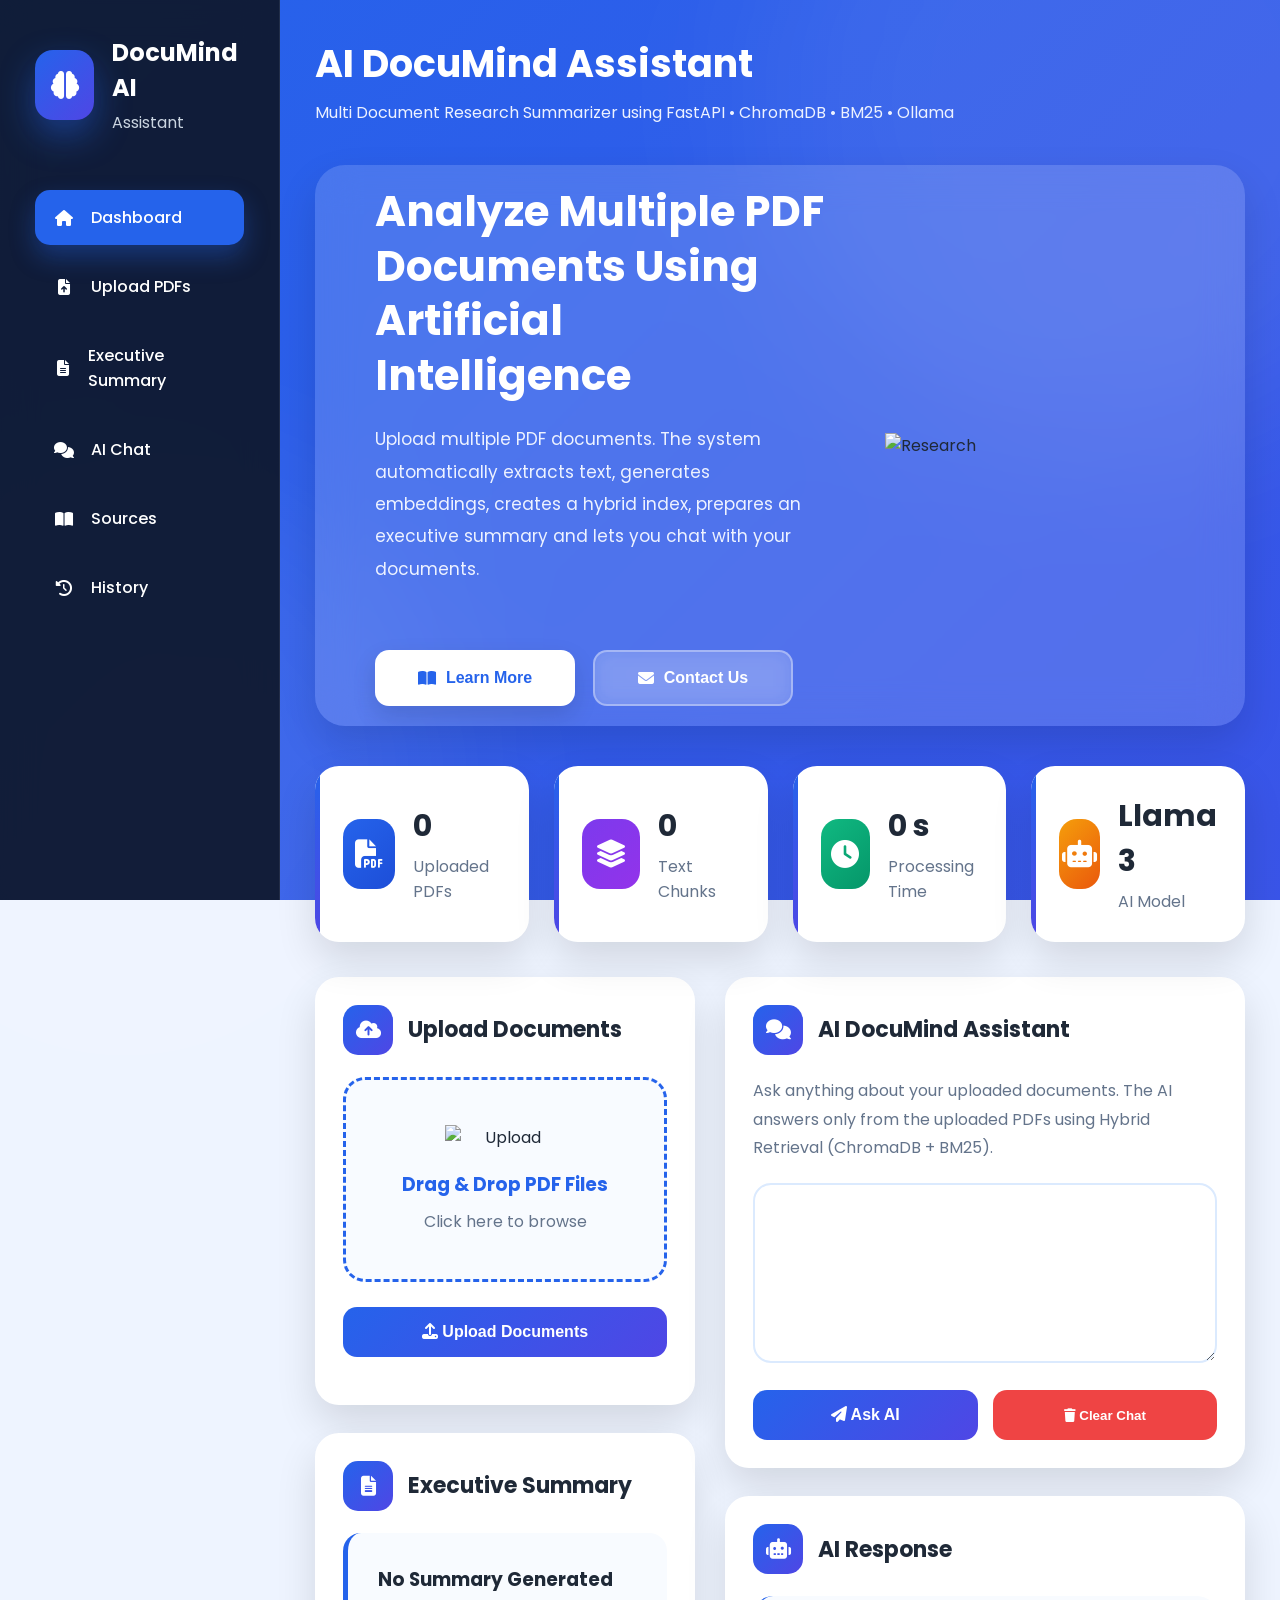
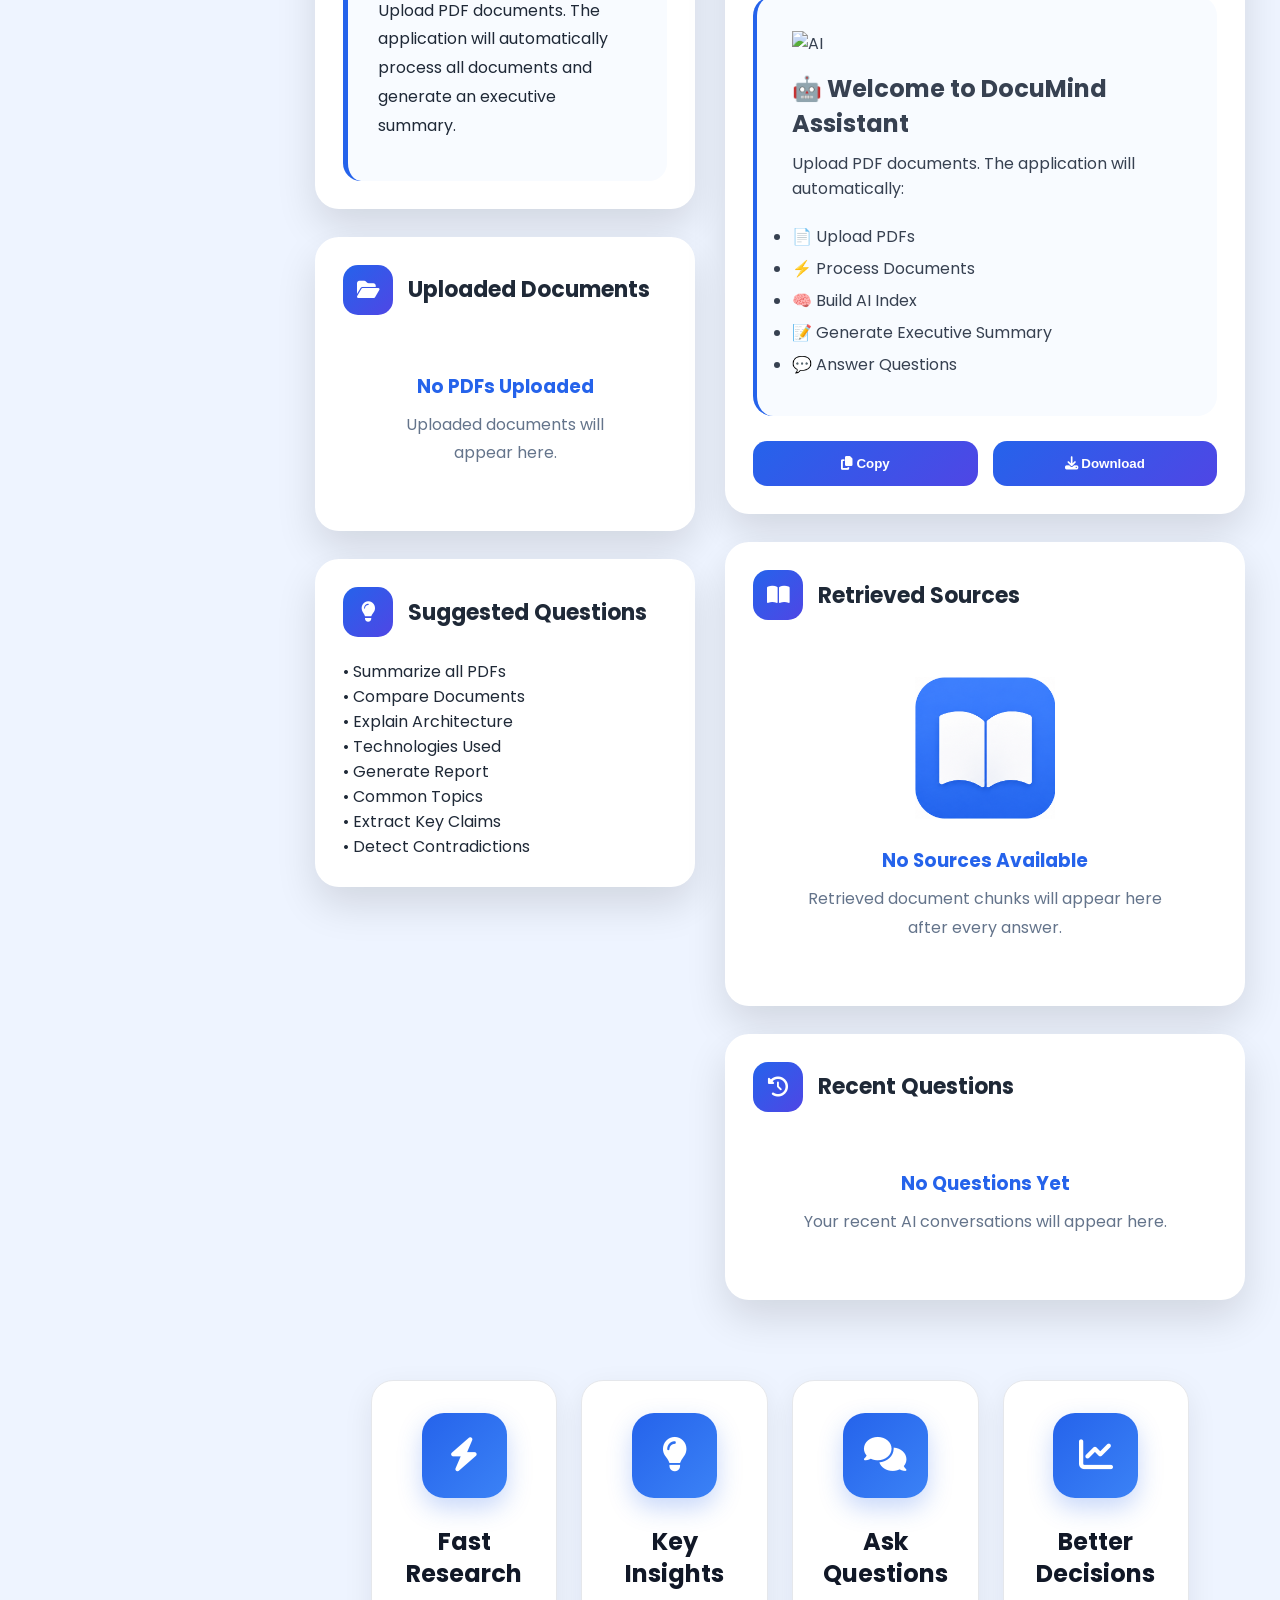
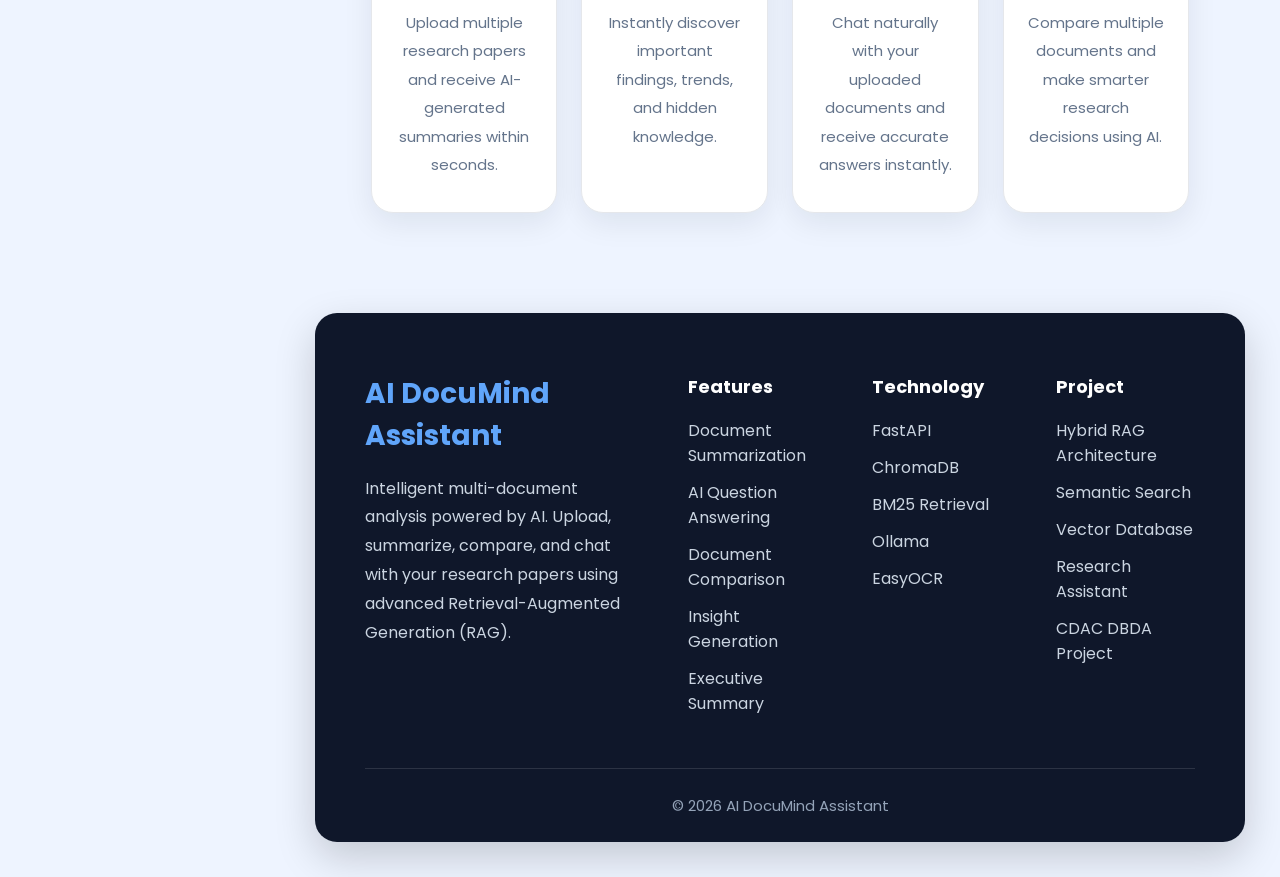
==== frontend/index.html @ cc8635f6 "Update frontend UI and backend configuration" ====
<!DOCTYPE html>
<html lang="en">

<head>

<meta charset="UTF-8">

<meta name="viewport"
content="width=device-width, initial-scale=1.0">

<title>Multi-Document Research Summarizer</title>

<link rel="preconnect" href="https://fonts.googleapis.com">
<link rel="preconnect" href="https://fonts.gstatic.com" crossorigin>
<script src="https://cdn.jsdelivr.net/npm/marked/marked.min.js"></script>
<link href="https://fonts.googleapis.com/css2?family=Poppins:wght@300;400;500;600;700;800&display=swap" rel="stylesheet">

<link rel="stylesheet"
href="https://cdnjs.cloudflare.com/ajax/libs/font-awesome/6.7.2/css/all.min.css">

<link rel="stylesheet"
href="style.css">

</head>

<body>

<div class="background"></div>

<aside class="sidebar">

    <div class="logo">

        <div class="logo-icon">

            <i class="fa-solid fa-brain"></i>

        </div>

        <div>

            <h2>DocuMind AI</h2>

            <p>Assistant</p>

        </div>

    </div>

    <nav>

        <a href="#" class="active">

            <i class="fa-solid fa-house"></i>

            Dashboard

        </a>

        <a href="#upload">

            <i class="fa-solid fa-file-arrow-up"></i>

            Upload PDFs

        </a>

        <a href="#summary">

            <i class="fa-solid fa-file-lines"></i>

            Executive Summary

        </a>

        <a href="#chat">

            <i class="fa-solid fa-comments"></i>

            AI Chat

        </a>

        <a href="#sourcesSection">

            <i class="fa-solid fa-book-open"></i>

            Sources

        </a>

        <a href="#chatHistory">
            <i class="fa-solid fa-clock-rotate-left"></i>
             History
        </a>

    </nav>

</aside>

<div class="main-content">

<header class="topbar">

    <div>

        <h1>

            AI DocuMind Assistant

        </h1>

        <p>

            Multi Document Research Summarizer using
            FastAPI • ChromaDB • BM25 • Ollama

        </p>

    </div>

   

</header>

<section class="hero">

    <div class="hero-left">

        <h2>

            Analyze Multiple PDF Documents
            Using Artificial Intelligence

        </h2>

        <p>

            Upload multiple PDF documents.

            The system automatically extracts text,
            generates embeddings,
            creates a hybrid index,
            prepares an executive summary
            and lets you chat with your documents.

        </p>
        <div class="hero-buttons" style="display:flex;gap:18px;align-items:center;justify-content:flex-start;margin-top:35px;">
            <button
            onclick="location.href='learn.html'"
            style="width:200px;height:56px;
            border:none;
               border-radius:14px;
               background:#ffffff;
               color:#2563eb;
               font-size:16px;
               font-weight:600;
               cursor:pointer;
               display:flex;
               align-items:center;
               justify-content:center;
               gap:10px;
               box-shadow:0 10px 25px rgba(0,0,0,.12);
               transition:all .3s ease;">
               <i class="fa-solid fa-book-open"></i>
               Learn More
            </button>
            <button
            onclick="location.href='contact.html'"
            style="width:200px;height:56px;
               border:2px solid rgba(255,255,255,.35);
               border-radius:14px;
               background:rgba(255,255,255,.15);
               backdrop-filter:blur(10px);
               color:#ffffff;
               font-size:16px;
               font-weight:600;
               cursor:pointer;
               display:flex;
               align-items:center;
               justify-content:center;
               gap:10px;
               transition:all .3s ease;">
               <i class="fa-solid fa-envelope"></i>
               Contact Us
            </button>
        </div>

    </div>

    <div class="hero-right">

        <img
            src="assets/4.png"
            alt="Research">

    </div>

</section>

<section class="stats" id="analytics">

    <div class="stat-card">

        <div class="stat-icon blue">

            <i class="fa-solid fa-file-pdf"></i>

        </div>

        <div>

            <h3 id="pdfCount">0</h3>

            <p>Uploaded PDFs</p>

        </div>

    </div>

    <div class="stat-card">

        <div class="stat-icon purple">

            <i class="fa-solid fa-layer-group"></i>

        </div>

        <div>

            <h3 id="chunkCount">0</h3>

            <p>Text Chunks</p>

        </div>

    </div>

    <div class="stat-card">

        <div class="stat-icon green">

            <i class="fa-solid fa-clock"></i>

        </div>

        <div>

            <h3 id="processingTime">0 s</h3>

            <p>Processing Time</p>

        </div>

    </div>

    <div class="stat-card">

        <div class="stat-icon orange">

            <i class="fa-solid fa-robot"></i>

        </div>

        <div>

            <h3>Llama 3</h3>

            <p>AI Model</p>

        </div>

    </div>

</section>
<section class="dashboard-grid">

<div class="left-column">

    <div class="card" id="upload">

        <div class="card-header">

            <i class="fa-solid fa-cloud-arrow-up"></i>

            <h2>Upload Documents</h2>

        </div>

        <label class="upload-area" for="pdfFiles">

            <img
                src="assets/upload.png"
                alt="Upload">

            <h3>

                Drag & Drop PDF Files

            </h3>

            <p>

                Click here to browse

            </p>

        </label>

        <input
            type="file"
            id="pdfFiles"
            multiple
            accept=".pdf"
            hidden>

        <button
            id="uploadBtn"
            class="primary-btn">

            <i class="fa-solid fa-upload"></i>

            Upload Documents

        </button>

        <div id="uploadStatus"></div>
        <div id="processStatus"></div>

    </div>
    

    <div class="card" id="summary">

        <div class="card-header">

            <i class="fa-solid fa-file-lines"></i>

            <h2>Executive Summary</h2>

        </div>

        <div id="summaryBox">

            <div class="welcome-box">

                <h3>

                    No Summary Generated

                </h3>

                <p>

                    Upload PDF documents.

                    The application will automatically

                    process all documents and generate

                    an executive summary.

                </p>

            </div>

        </div>

    </div>

    

    <div class="card">

        <div class="card-header">

            <i class="fa-solid fa-folder-open"></i>

            <h2>Uploaded Documents</h2>

        </div>

        <div id="uploadedFiles">

            <div class="empty-state">

                <h3>

                    No PDFs Uploaded

                </h3>

                <p>

                    Uploaded documents will appear here.

                </p>

            </div>

        </div>

    </div>

    <div class="card">

        <div class="card-header">

            <i class="fa-solid fa-lightbulb"></i>

            <h2>Suggested Questions</h2>

        </div>

        <div class="feature-tags">

            <span>&#8226; Summarize all PDFs<br></span>

            <span>&#8226; Compare Documents<br></span>

            <span>&#8226; Explain Architecture<br></span>

            <span>&#8226; Technologies Used<br></span>

            <span>&#8226; Generate Report<br></span>

            <span>&#8226; Common Topics<br></span>
            
            <span>&#8226; Extract Key Claims<br></span>
            <span>&#8226; Detect Contradictions<br></span>

        </div>

    </div>

</div>

<div class="right-column">

    <div class="card" id="chat">

        <div class="card-header">

            <i class="fa-solid fa-comments"></i>

            <h2>AI DocuMind Assistant</h2>

        </div>

        <p class="description">

            Ask anything about your uploaded documents.
            The AI answers only from the uploaded PDFs using
            Hybrid Retrieval (ChromaDB + BM25).

        </p>

        <textarea

            id="question"

            placeholder="Examples:

• Summarize all uploaded PDFs

• Compare the uploaded documents

• Explain the architecture

• What technologies are used?

• Generate an executive summary">

        </textarea>

        <div class="button-row">

            <button

                id="askBtn"

                class="primary-btn">

                <i class="fa-solid fa-paper-plane"></i>

                Ask AI

            </button>

            <button

                id="clearBtn"

                class="danger-btn">

                <i class="fa-solid fa-trash"></i>

                Clear Chat

            </button>

        </div>

    </div>

    <div class="card">

        <div class="card-header">

            <i class="fa-solid fa-robot"></i>

            <h2>AI Response</h2>

        </div>

        <div id="answer">

            <div class="welcome-box">

                <img
                    src="assets/chat.png"
                    alt="AI">

                <h2>

                    🤖 Welcome to DocuMind Assistant

                </h2>

                <p>

                    Upload PDF documents.

                    The application will automatically:

                </p>

                <ul style="text-align:left;line-height:2">

                    <li>📄 Upload PDFs</li>

                    <li>⚡ Process Documents</li>

                    <li>🧠 Build AI Index</li>

                    <li>📝 Generate Executive Summary</li>

                    <li>💬 Answer Questions</li>

                </ul>

            </div>

        </div>

        <div class="answer-actions">

            <button id="copyBtn">

                <i class="fa-solid fa-copy"></i>

                Copy

            </button>

            <button id="downloadBtn">

                <i class="fa-solid fa-download"></i>

                Download

            </button>

        </div>

    </div>

    <div class="card" id="sourcesSection">

        <div class="card-header">

            <i class="fa-solid fa-book-open"></i>

            <h2>Retrieved Sources</h2>

        </div>

        <div id="sources">

            <div class="empty-state">

                <img

                    src="assets/1.png"

                    alt="Sources">

                <h3>

                    No Sources Available

                </h3>

                <p>

                    Retrieved document chunks

                    will appear here after every answer.

                </p>

            </div>

        </div>

    </div>

    <div class="card">

        <div class="card-header">

            <i class="fa-solid fa-clock-rotate-left"></i>

            <h2>Recent Questions</h2>

        </div>

        <div id="chatHistory">

            <div class="empty-state">

                <h3>

                    No Questions Yet

                </h3>

                <p>

                    Your recent AI conversations

                    will appear here.

                </p>

            </div>

        </div>

    </div>

</div>

</section>
<!-- ===================================== -->
<!-- WHY CHOOSE RESEARCH AI -->
<!-- ===================================== -->

<section class="feature-wrapper">

 

    <div class="feature-section">

        <!-- Card 1 -->

        <div class="feature-box">

            <span class="border-animation"></span>

            <div class="feature-icon">

                <i class="fa-solid fa-bolt"></i>

            </div>

            <h3>Fast Research</h3>

            <p>

                Upload multiple research papers and receive
                AI-generated summaries within seconds.

            </p>

        </div>

        <!-- Card 2 -->

        <div class="feature-box">

            <span class="border-animation"></span>

            <div class="feature-icon">

                <i class="fa-solid fa-lightbulb"></i>

            </div>

            <h3>Key Insights</h3>

            <p>

                Instantly discover important findings,
                trends, and hidden knowledge.

            </p>

        </div>

        <!-- Card 3 -->

        <div class="feature-box">

            <span class="border-animation"></span>

            <div class="feature-icon">

                <i class="fa-solid fa-comments"></i>

            </div>

            <h3>Ask Questions</h3>

            <p>

                Chat naturally with your uploaded documents
                and receive accurate answers instantly.

            </p>

        </div>

        <!-- Card 4 -->

        <div class="feature-box">

            <span class="border-animation"></span>

            <div class="feature-icon">

                <i class="fa-solid fa-chart-line"></i>

            </div>

            <h3>Better Decisions</h3>

            <p>

                Compare multiple documents and make
                smarter research decisions using AI.

            </p>

        </div>

    </div>

</section>


<!-- =========================
     FOOTER
========================= -->

<footer class="footer">

    <div class="footer-container">

        <!-- Brand -->
        <div class="footer-column">

            <h2 class="footer-logo">
                AI DocuMind Assistant
            </h2>

            <p class="footer-description">
                Intelligent multi-document analysis powered by AI. Upload,
                summarize, compare, and chat with your research papers using
                advanced Retrieval-Augmented Generation (RAG).
            </p>

        </div>

        <!-- Features -->
        <div class="footer-column">

            <h3>Features</h3>

            <ul>

                <li>Document Summarization</li>

                <li>AI Question Answering</li>

                <li>Document Comparison</li>

                <li>Insight Generation</li>

                <li>Executive Summary</li>

            </ul>

        </div>

        <!-- Technology -->
        <div class="footer-column">

            <h3>Technology</h3>

            <ul>

                <li>FastAPI</li>

                <li>ChromaDB</li>

                <li>BM25 Retrieval</li>

                <li>Ollama </li>

                <li>EasyOCR</li>

            </ul>

        </div>

        <!-- Project -->
        <div class="footer-column">

            <h3>Project</h3>

            <ul>

                <li>Hybrid RAG Architecture</li>

                <li>Semantic Search</li>

                <li>Vector Database</li>

                <li>Research Assistant</li>

                <li>CDAC DBDA Project</li>

            </ul>

        </div>

    </div>

    <div class="footer-bottom">

        <p>
            © 2026 AI DocuMind Assistant 
        </p>

    </div>

</footer>
</div>

<!-- ==========================================================
     PREMIUM AI LOADING MODAL
=========================================================== -->

<div id="loadingModal" class="loading-modal">

    <div class="loading-card">

        <!-- Decorative Glow -->
        <div class="card-glow"></div>

        <!-- Animated Data Flow -->
        <div class="data-flow">

            <span class="flow left l1"></span>
            <span class="flow left l2"></span>
            <span class="flow left l3"></span>

            <div class="ai-core">

                <div class="orbit orbit1"></div>
                <div class="orbit orbit2"></div>
                <div class="orbit orbit3"></div>

                <div class="core"></div>

            </div>

            <span class="flow right r1"></span>
            <span class="flow right r2"></span>
            <span class="flow right r3"></span>

        </div>

        <!-- Title -->

        <h2 class="loading-title">

            AI is Processing

        </h2>

        <!-- Dynamic Text (Updated by your JS) -->

        <p class="loading-message">

            Uploading • Processing • Generating Summary

        </p>

        <!-- Progress -->

        

        <!-- AI Processing Steps -->

        <div class="processing-list">

            <div class="step">

                <span class="step-icon">📄</span>

                <span>Uploading Documents</span>

            </div>

            <div class="step">

                <span class="step-icon">🧠</span>

                <span>Generating Embeddings</span>

            </div>

            <div class="step">

                <span class="step-icon">🔍</span>

                <span>Building Vector Index</span>

            </div>

            <div class="step">

                <span class="step-icon">🤖</span>

                <span>Running AI Analysis</span>

            </div>

        </div>

        <!-- Footer -->

        <div class="loading-footer">

            Please wait while the AI analyzes your documents...

        </div>

    </div>

</div>

<!-- Toast -->

<div id="toast"></div>

<!-- Scroll Button -->

<button id="scrollTop">

    <i class="fa-solid fa-arrow-up"></i>

</button>

<div id="toast"></div>

<button id="scrollTop">

    <i class="fa-solid fa-arrow-up"></i>

</button>

<script src="script.js" defer></script>

</body>

</html>
---- frontend/style.css ----
/* ==========================================================
   GOOGLE FONT + RESET
========================================================== */

*{
    margin:0;
    padding:0;
    box-sizing:border-box;
}

html{
    scroll-behavior:smooth;
}

:root{

    --primary:#2563eb;
    --secondary:#4f46e5;
    --success:#10b981;
    --danger:#ef4444;
    --warning:#f59e0b;

    --text:#1f2937;
    --text-light:#64748b;

    --white:#ffffff;

    --bg:#eef4ff;

    --glass:rgba(255,255,255,.15);

    --shadow:0 18px 40px rgba(0,0,0,.12);

    --radius:22px;

}

body{

    font-family:"Poppins",sans-serif;

    background:var(--bg);

    color:var(--text);

    overflow-x:hidden;

}

/* ==========================================================
   BACKGROUND
========================================================== */

.background{

    position:fixed;

    inset:0;

    z-index:-2;

    background:linear-gradient(
        135deg,
        #2563eb,
        #4f46e5,
        #06b6d4
    );

    background-size:400% 400%;

    animation:bgMove 16s ease infinite;

}

@keyframes bgMove{

0%{

background-position:0% 50%;

}

50%{

background-position:100% 50%;

}

100%{

background-position:0% 50%;

}

}

.background::before{

content:"";

position:absolute;

width:700px;

height:700px;

top:-250px;

right:-180px;

border-radius:50%;

background:rgba(255,255,255,.08);

filter:blur(90px);

}

.background::after{

content:"";

position:absolute;

width:650px;

height:650px;

bottom:-220px;

left:-200px;

border-radius:50%;

background:rgba(255,255,255,.08);

filter:blur(90px);

}

/* ==========================================================
   SIDEBAR
========================================================== */

.sidebar{

    position:fixed;

    top:0;

    left:0;

    width:280px;

    height:100vh;

    padding:35px;

    background:rgba(15,23,42,.92);

    backdrop-filter:blur(18px);

    color:white;

    border-right:1px solid rgba(255,255,255,.08);

}

.logo{

    display:flex;

    align-items:center;

    gap:18px;

    margin-bottom:55px;

}

.logo-icon{

    width:70px;

    height:70px;

    border-radius:18px;

    display:flex;

    justify-content:center;

    align-items:center;

    font-size:28px;

    color:white;

    background:linear-gradient(
        135deg,
        var(--primary),
        var(--secondary)
    );

    box-shadow:0 15px 35px rgba(37,99,235,.45);

}

.logo h2{

    font-size:24px;

    font-weight:700;

}

.logo p{

    color:#cbd5e1;

    margin-top:5px;

}

.sidebar nav{

    display:flex;

    flex-direction:column;

    gap:14px;

}

.sidebar nav a{

    text-decoration:none;

    color:white;

    display:flex;

    align-items:center;

    gap:16px;

    padding:15px 18px;

    border-radius:15px;

    transition:.35s;

    font-weight:500;

}

.sidebar nav a i{

    width:22px;

    text-align:center;

}

.sidebar nav a:hover{

    background:var(--primary);

    transform:translateX(6px);

}

.sidebar nav a.active{

    background:var(--primary);

    box-shadow:0 12px 25px rgba(37,99,235,.35);

}

/* ==========================================================
   MAIN CONTENT
========================================================== */

.main-content{

    margin-left:280px;

    padding:35px;

}

/* ==========================================================
   TOPBAR
========================================================== */

.topbar{

    display:flex;

    justify-content:space-between;

    align-items:center;

    margin-bottom:40px;

}

.topbar h1{

    font-size:38px;

    font-weight:700;

    color:white;

}

.topbar p{

    margin-top:8px;

    color:#edf2ff;

}

.server-status{

    display:flex;

    align-items:center;

    gap:12px;

    padding:12px 22px;

    background:white;

    border-radius:50px;

    font-weight:600;

    box-shadow:var(--shadow);

}

.dot{

    width:10px;

    height:10px;

    background:var(--success);

    border-radius:50%;

    animation:pulse 1.5s infinite;

}

@keyframes pulse{

0%{

transform:scale(1);

opacity:1;

}

50%{

transform:scale(1.5);

opacity:.4;

}

100%{

transform:scale(1);

opacity:1;

}

}

/* ==========================================================
   HERO
========================================================== */

/* ==========================================================
   HERO
========================================================== */

.hero{

    display:grid;
    grid-template-columns:1.2fr .8fr;
    align-items:center;
    gap:60px;

    padding:20px 60px;
    margin-bottom:40px;

    border-radius:30px;

    background:var(--glass);
    backdrop-filter:blur(20px);
    -webkit-backdrop-filter:blur(20px);

    box-shadow:var(--shadow);

    overflow:hidden;

}

/* ================= LEFT ================= */

.hero-left{

    display:flex;
    flex-direction:column;
    justify-content:center;

}

.hero-left h2{

    color:#fff;

    font-size:42px;

    line-height:1.3;

    margin-bottom:20px;

    font-weight:700;

}

.hero-left p{

    color:#edf2ff;

    line-height:1.9;

    margin-bottom:30px;

    font-size:17px;

}

/* ================= RIGHT ================= */

.hero-right{

    display:flex;

    justify-content:flex-end;

    align-items:center;

    width:100%;

    position:relative;

}

.hero-right img{

    width:100%;

    max-width:380px;

    height:auto;

    display:block;

    object-fit:contain;

    animation:float 4s ease-in-out infinite;

}

/* ================= FLOAT ANIMATION ================= */

@keyframes float{

    0%{

        transform:translateY(0);

    }

    50%{

        transform:translateY(-15px);

    }

    100%{

        transform:translateY(0);

    }

}

/* ================= TABLET ================= */

@media(max-width:992px){

    .hero{

        grid-template-columns:1fr;

        text-align:center;

        gap:40px;

        padding:40px;

    }

    .hero-left{

        align-items:center;

    }

    .hero-right{

        justify-content:center;

    }

    .hero-right img{

        max-width:420px;

    }

}

/* ================= MOBILE ================= */

@media(max-width:576px){

    .hero{

        padding:25px;

    }

    .hero-left h2{

        font-size:32px;

    }

    .hero-left p{

        font-size:16px;

    }

    .hero-right img{

        max-width:300px;

    }

}
/* ==========================================================
   STATISTICS
========================================================== */

.stats{

    display:grid;

    grid-template-columns:repeat(4,1fr);

    gap:25px;

    margin-bottom:35px;

}

.stat-card{

    background:white;

    border-radius:24px;

    padding:28px;

    display:flex;

    align-items:center;

    gap:18px;

    box-shadow:var(--shadow);

    transition:.35s;

    position:relative;

    overflow:hidden;

}

.stat-card::before{

    content:"";

    position:absolute;

    left:0;

    top:0;

    width:5px;

    height:100%;

    background:linear-gradient(
        var(--primary),
        var(--secondary)
    );

}

.stat-card:hover{

    transform:translateY(-8px);

}

.stat-icon{

    width:70px;

    height:70px;

    border-radius:18px;

    display:flex;

    justify-content:center;

    align-items:center;

    color:white;

    font-size:28px;

}

.blue{

    background:linear-gradient(135deg,#2563eb,#1d4ed8);

}

.purple{

    background:linear-gradient(135deg,#7c3aed,#9333ea);

}

.green{

    background:linear-gradient(135deg,#10b981,#059669);

}

.orange{

    background:linear-gradient(135deg,#f59e0b,#ea580c);

}

.stat-card h3{

    font-size:30px;

    margin-bottom:5px;

}

.stat-card p{

    color:var(--text-light);

}

/* ==========================================================
   DASHBOARD GRID
========================================================== */

.dashboard-grid{

    display:grid;

    grid-template-columns:380px 1fr;

    gap:30px;

    margin-bottom:50px;

}

.left-column,

.right-column{

    display:flex;

    flex-direction:column;

    gap:28px;

}

/* ==========================================================
   CARD
========================================================== */

.card{

    background:white;

    border-radius:24px;

    padding:28px;

    box-shadow:var(--shadow);

    transition:.35s;

}

.card:hover{

    transform:translateY(-2px);

}

.card-header{

    display:flex;

    align-items:center;

    gap:15px;

    margin-bottom:22px;

}

.card-header i{

    width:50px;

    height:50px;

    display:flex;

    justify-content:center;

    align-items:center;

    border-radius:15px;

    background:linear-gradient(
        135deg,
        var(--primary),
        var(--secondary)
    );

    color:white;

    font-size:20px;

}

.card-header h2{

    font-size:22px;

}

.description{

    color:var(--text-light);

    line-height:1.8;

    margin-bottom:20px;

}

/* ==========================================================
   UPLOAD AREA
========================================================== */

.upload-area{

    display:flex;

    flex-direction:column;

    justify-content:center;

    align-items:center;

    text-align:center;

    border:3px dashed var(--primary);

    border-radius:22px;

    padding:45px;

    cursor:pointer;

    transition:.35s;

    background:#f8fbff;

    margin-bottom:25px;

}

.upload-area:hover{

    background:#eef4ff;

    transform:scale(1.02);

}

.upload-area img{

    width:120px;

    margin-bottom:20px;

}

.upload-area h3{

    color:var(--primary);

    margin-bottom:10px;

}

.upload-area p{

    color:var(--text-light);

}

/* ==========================================================
   BUTTONS
========================================================== */

.primary-btn{

    width:100%;

    padding:16px;

    border:none;

    border-radius:14px;

    background:linear-gradient(
        135deg,
        var(--primary),
        var(--secondary)
    );

    color:white;

    font-size:16px;

    font-weight:600;

    cursor:pointer;

    transition:.35s;

}

.primary-btn:hover{

    transform:translateY(-3px);

    box-shadow:0 15px 30px rgba(37,99,235,.35);

}

.secondary-btn{

    padding:16px 28px;

    border:none;

    border-radius:14px;

    background:white;

    color:var(--primary);

    font-weight:600;

    cursor:pointer;

    transition:.35s;

}

.secondary-btn:hover{

    background:#eef4ff;

}

.danger-btn{

    background:var(--danger);

    color:white;

    border:none;

    border-radius:14px;

    padding:16px;

    cursor:pointer;

    font-weight:600;

    transition:.35s;

}

.danger-btn:hover{

    background:#dc2626;

}

/* ==========================================================
   STATUS
========================================================== */

#uploadStatus,

#processStatus{

    margin-top:20px;

    line-height:1.8;

    font-weight:600;

    color:var(--text);

}

/* ==========================================================
   PROGRESS BAR
========================================================== */

.progress-wrapper{

    margin-top:20px;

}

.progress-bar{

    width:100%;

    height:12px;

    background:#e5e7eb;

    border-radius:50px;

    overflow:hidden;

}

#progressFill{

    width:0%;

    height:100%;

    border-radius:50px;

    background:linear-gradient(
        90deg,
        #2563eb,
        #06b6d4
    );

    transition:width .4s ease;

}

/* ==========================================================
   SUMMARY BOX
========================================================== */

#summaryBox{

    min-height:220px;

    padding:20px;

    border-radius:18px;

    background:#f8fbff;

    border-left:5px solid var(--primary);

    line-height:1.8;

    overflow:auto;

}
/* ==========================================================
   AI CHAT
========================================================== */

textarea{

    width:100%;

    min-height:180px;

    padding:20px;

    border:2px solid #dbeafe;

    border-radius:18px;

    resize:vertical;

    outline:none;

    font-size:16px;

    font-family:"Poppins",sans-serif;

    background:#ffffff;

    transition:.35s;

    line-height:1.7;

}

textarea:focus{

    border-color:var(--primary);

    box-shadow:0 0 0 4px rgba(37,99,235,.12);

}

.button-row{

    display:flex;

    gap:15px;

    margin-top:20px;

}

.button-row button{

    flex:1;

}

/* ==========================================================
   AI RESPONSE
========================================================== */

#answer{

    background:#f8fbff;
    border-radius:20px;
    padding:25px;
    border-left:4px solid var(--primary);

     min-height:180px;
    max-height:700px;

    display:block;

    overflow-y:auto;

    color:#374151;

}

.ai-response h2{

    color:var(--primary);
    margin-bottom:15px;

}

.ai-response hr{

    margin:15px 0 20px;
    border:none;
    border-top:1px solid #dbeafe;

}

/* ==========================================================
   ANSWER TEXT
========================================================== */

.answer-text{

    white-space:normal;
    overflow-wrap:break-word;
    word-break:break-word;
    line-height:1.6;
    color:#374151;
    font-size:16px;

}

/* Paragraph */

.answer-text p{

    margin:8px 0;

}

/* Headings */

.answer-text h1{

    margin:18px 0 10px;
    font-size:32px;
    color:#111827;

}

.answer-text h2{

    margin:18px 0 10px;
    font-size:26px;
    color:#111827;

}

.answer-text h3{

    margin:10px 0 6px;
    font-size:22px;
    color:#111827;

}

.answer-text h4,
.answer-text h5,
.answer-text h6{

    margin:8px 0 6px;
    color:#111827;

}

/* Lists */

.answer-text ul,
.answer-text ol{

    margin:10px 0 10px 25px;

}

.answer-text li{

    margin:4px 0;

}

/* Links */

.answer-text a{

    color:var(--primary);
    text-decoration:none;

}

.answer-text a:hover{

    text-decoration:underline;

}

/* Code */

.answer-text code{

    background:#eef4ff;
    padding:2px 6px;
    border-radius:6px;
    font-family:Consolas, monospace;

}

.answer-text pre{

    background:#1f2937;
    color:white;
    padding:16px;
    border-radius:12px;
    overflow:auto;
    margin:15px 0;

}

.answer-text pre code{

    background:none;
    padding:0;

}

/* Tables */

.answer-text table{

    width:100%;
    border-collapse:collapse;
    margin:15px 0;

}

.answer-text table th,
.answer-text table td{

    border:1px solid #dbeafe;
    padding:10px;
    text-align:left;

}

.answer-text table th{

    background:#eef4ff;

}

.answer-text blockquote{

    border-left:4px solid var(--primary);
    padding-left:15px;
    color:#64748b;
    margin:15px 0;

}

.answer-text img{

    max-width:100%;
    border-radius:12px;
    margin:15px 0;

}
/* ==========================================================
   WELCOME
========================================================== */

.welcome-box{
    display:flex;
    flex-direction:column;
    justify-content:flex-start;
    align-items:flex-start;
    text-align:left;

    min-height:auto;

    padding:10px;
}

.welcome-box img{

    width:120px;

    margin-bottom:15px;

}

.welcome-box h2{

    margin-bottom:10px;

}

.welcome-box p{

    margin-bottom:10px;

}

.welcome-box ul{

    margin-top:10px;

    text-align:left;

}

/* ==========================================================
   ANSWER BUTTONS
========================================================== */

.answer-actions{

    display:flex;

    gap:15px;

    margin-top:25px;

}

.answer-actions button{

    flex:1;

    padding:15px;

    border:none;

    border-radius:14px;

    background:linear-gradient(
        135deg,
        var(--primary),
        var(--secondary)
    );

    color:white;

    cursor:pointer;

    font-weight:600;

    transition:.35s;

}

.answer-actions button:hover{

    transform:translateY(-3px);

}

/* ==========================================================
   SOURCES
========================================================== */

#sources{

    display:flex;

    flex-direction:column;

    gap:15px;

    max-height:500px;

    overflow-y:auto;

}

.source-card{

    padding:16px;

    background:#f8fbff;

    border-left:5px solid var(--primary);

    border-radius:18px;

    transition:.35s;

}

.source-card:hover{

    transform:translateY(-4px);

    box-shadow:0 10px 25px rgba(0,0,0,.12);

}

.source-card h4{

    color:var(--primary);

    margin-bottom:10px;

}
.source-card hr{
    margin:10px 0;
}

.source-card p{

    color:#475569;
    margin:6px 0;

    line-height:1.8;

    white-space:pre-wrap;

}
.source-preview{

    margin-top:8px;

    white-space:pre-wrap;

    line-height:1.6;

    word-break:break-word;

}
/* ==========================================================
   UPLOADED FILES
========================================================== */

#uploadedFiles{

    display:flex;

    flex-direction:column;

    gap:15px;

    max-height:320px;

    overflow-y:auto;

}

.file-card{

    display:flex;

    align-items:center;

    justify-content:space-between;

    padding:15px 18px;

    background:#f8fbff;

    border-radius:15px;

    border-left:5px solid var(--success);

}

.file-card h4{

    font-size:15px;

    color:#111827;

}

.file-card span{

    color:var(--text-light);

    font-size:14px;

}

/* ==========================================================
   RECENT QUESTIONS
========================================================== */

#chatHistory{

    display:flex;

    flex-direction:column;

    gap:12px;

    max-height:300px;

    overflow-y:auto;

}

.history-item{

    padding:15px;

    border-radius:15px;

    background:#f8fbff;

    cursor:pointer;

    transition:.35s;

    border-left:4px solid var(--secondary);

}

.history-item:hover{

    background:#eef4ff;

}

.history-item h4{

    color:var(--primary);

    margin-bottom:6px;

    font-size:15px;

}

.history-item p{

    color:var(--text-light);

    font-size:14px;

}

/* ==========================================================
   EMPTY STATE
========================================================== */

.empty-state{

    text-align:center;

    padding:35px;

}

.empty-state img{

    width:140px;

    margin-bottom:20px;

}

.empty-state h3{

    color:var(--primary);

    margin-bottom:10px;

}

.empty-state p{

    color:var(--text-light);

    line-height:1.8;

}
/*=========================================
SECTION
=========================================*/

/*=========================================
FEATURE WRAPPER
=========================================*/

.feature-wrapper{

    padding:30px 6%;
    margin-top:20px;

}

/*=========================================
GRID
=========================================*/

.feature-section{

    display:grid;
    grid-template-columns:repeat(4,1fr);
    gap:24px;
    align-items:stretch;

}

/*=========================================
CARD
=========================================*/

.feature-box{

    background:#ffffff;
    border-radius:22px;

    padding:32px 24px;

    text-align:center;

    position:relative;

    overflow:hidden;

    cursor:pointer;

    border:1px solid #e5e7eb;

    box-shadow:
    0 10px 30px rgba(15,23,42,.08);

    transition:.35s ease;

}

.feature-box:hover{

    transform:translateY(-8px);

    border-color:#2563eb;

    box-shadow:
    0 18px 45px rgba(37,99,235,.18);

}

/*=========================================
REMOVE OLD BORDER ANIMATION
=========================================*/

.border-animation,
.border-animation::before,
.border-animation::after,
.feature-box::before,
.feature-box::after{

    display:none;

}

/*=========================================
ICON
=========================================*/

.feature-icon{

    width:70px;
    height:70px;

    margin:0 auto 22px;

    border-radius:18px;

    display:flex;
    justify-content:center;
    align-items:center;

    background:linear-gradient(
    135deg,
    #2563eb,
    #3b82f6
    );

    color:#fff;

    font-size:28px;

    box-shadow:
    0 10px 25px rgba(37,99,235,.25);

    transition:.35s;

}

.feature-box:hover .feature-icon{

    transform:scale(1.08);

}

/*=========================================
TITLE
=========================================*/

.feature-box h3{

    font-size:20px;

    font-weight:700;

    color:#111827;

    margin-bottom:14px;

    line-height:1.35;

}

/*=========================================
TEXT
=========================================*/

.feature-box p{

    color:#64748b;

    font-size:15px;

    line-height:1.8;

    margin:0;

}

/*=========================================
RESPONSIVE
=========================================*/

@media(max-width:1200px){

.feature-section{

grid-template-columns:repeat(2,1fr);

}

}

@media(max-width:768px){

.feature-section{

grid-template-columns:1fr;

}

.feature-box{

padding:28px 22px;

}

.feature-box h3{

font-size:18px;

}

.feature-box p{

font-size:14px;

}

}

/* Hover Border */

.feature-box:hover .border-animation::before{

left:0;

}

.feature-box:hover .border-animation::after{

right:0;

}

.feature-box:hover::before{

bottom:0;

}

.feature-box:hover::after{

top:0;

}

/* Hover */

.feature-box:hover{

transform:translateY(-12px);

box-shadow:
0 25px 60px rgba(37,99,235,.18);

}

/*=========================================
ICON
=========================================*/

.feature-icon{

width:85px;

height:85px;

margin:auto;

margin-bottom:28px;

border-radius:22px;

display:flex;

justify-content:center;

align-items:center;

background:linear-gradient(
135deg,
#2563eb,
#3b82f6
);

color:#fff;

font-size:34px;

transition:.45s;

}

.feature-box:hover .feature-icon{

transform:rotate(-10deg) scale(1.1);

box-shadow:

0 12px 30px rgba(37,99,235,.30);

}

/*=========================================
TEXT
=========================================*/

.feature-box h3{

font-size:24px;

margin-bottom:18px;

color:#111827;

}

.feature-box p{

color:#64748b;

line-height:1.9;

font-size:15px;

}

/*=========================================
RESPONSIVE
=========================================*/

@media(max-width:992px){

.feature-section{

grid-template-columns:repeat(2,1fr);

}

}

@media(max-width:650px){

.feature-section{

grid-template-columns:1fr;

}

.section-header h2{

font-size:36px;

}

}


/* ==========================================================
   FOOTER
========================================================== */

.footer{

    margin-top:70px;

    background:#0f172a;

    color:#fff;

    border-radius:22px;

    padding:60px 50px 25px;

    box-shadow:0 15px 40px rgba(0,0,0,.18);

}

.footer-container{

    display:grid;

    grid-template-columns:2fr 1fr 1fr 1fr;

    gap:45px;

}

.footer-column h3{

    margin-bottom:18px;

    font-size:18px;

    color:#ffffff;

}

.footer-logo{

    font-size:28px;

    margin-bottom:18px;

    color:#60a5fa;

}

.footer-description{

    color:#cbd5e1;

    line-height:1.8;

    max-width:360px;

}

.footer-column ul{

    list-style:none;

    padding:0;

    margin:0;

}

.footer-column ul li{

    color:#cbd5e1;

    margin-bottom:12px;

    transition:.3s;

    cursor:pointer;

}

.footer-column ul li:hover{

    color:#60a5fa;

    transform:translateX(6px);

}

.footer-bottom{

    margin-top:40px;

    border-top:1px solid rgba(255,255,255,.12);

    padding-top:25px;

    text-align:center;

}

.footer-bottom p{

    color:#94a3b8;

    font-size:15px;

}

/* ===========================
   Responsive
=========================== */

@media(max-width:900px){

    .footer{

        padding:45px 30px;

    }

    .footer-container{

        grid-template-columns:1fr 1fr;

        gap:35px;

    }

}

@media(max-width:600px){

    .footer{

        padding:40px 25px;

    }

    .footer-container{

        grid-template-columns:1fr;

        text-align:center;

    }

    .footer-description{

        max-width:100%;

    }

}
/* ==========================================================
   PREMIUM AI LOADING MODAL - PART 1
========================================================== */

.loading-modal{

    position:fixed;
    inset:0;

    display:none;

    justify-content:center;
    align-items:center;

    background:rgba(5,10,25,.65);

    backdrop-filter:blur(14px);

    z-index:99999;

    animation:fadeIn .35s ease;

}

/* ===========================
   Main Card
=========================== */

.loading-card{

    position:relative;

    width:520px;

    max-width:92%;

    overflow:hidden;

    padding:45px 40px;

    border-radius:28px;

    background:rgba(255,255,255,.92);

    border:1px solid rgba(255,255,255,.55);

    box-shadow:

        0 25px 80px rgba(15,23,42,.25),

        inset 0 1px 0 rgba(255,255,255,.55);

    text-align:center;

    animation:popup .45s ease;

}

/* ===========================
   Glow
=========================== */

.card-glow{

    position:absolute;

    width:280px;
    height:280px;

    left:50%;
    top:-120px;

    transform:translateX(-50%);

    border-radius:50%;

    background:radial-gradient(circle,
                rgba(59,130,246,.35),
                transparent 70%);

    filter:blur(40px);

    pointer-events:none;

}

/* ===========================
   AI Animation Area
=========================== */

.data-flow{

    display:flex;

    align-items:center;

    justify-content:center;

    gap:20px;

    margin-bottom:35px;

}

/* ===========================
   AI Core
=========================== */

.ai-core{

    position:relative;

    width:120px;

    height:120px;

}

/* Center Core */

.core{

    position:absolute;

    left:50%;
    top:50%;

    transform:translate(-50%,-50%);

    width:48px;
    height:48px;

    border-radius:50%;

    background:linear-gradient(
        135deg,
        #3b82f6,
        #60a5fa
    );

    box-shadow:

        0 0 20px rgba(59,130,246,.7),

        0 0 45px rgba(96,165,250,.45);

}

/* Orbit */

.orbit{

    position:absolute;

    left:50%;
    top:50%;

    transform:translate(-50%,-50%);

    border-radius:50%;

    border:2px solid rgba(59,130,246,.22);

}

.orbit1{

    width:72px;
    height:72px;

}

.orbit2{

    width:96px;
    height:96px;

}

.orbit3{

    width:120px;
    height:120px;

}

/* ===========================
   Moving Lines
=========================== */

.flow{

    width:80px;

    height:4px;

    border-radius:50px;

    background:linear-gradient(
        90deg,
        transparent,
        #60a5fa,
        transparent
    );

}

/* ===========================
   Title
=========================== */

.loading-title{

    font-size:28px;

    font-weight:700;

    color:#0f172a;

    margin-bottom:12px;

}

/* ===========================
   Dynamic Message
=========================== */

.loading-message{

    color:#64748b;

    font-size:16px;

    line-height:1.7;

    margin-bottom:30px;

}

/* ===========================
   Progress
=========================== */

.progress-wrapper{

    width:100%;

    height:10px;

    overflow:hidden;

    border-radius:100px;

    background:#e2e8f0;

    margin-bottom:32px;

}

.progress-bar{

    width:45%;

    height:100%;

    border-radius:100px;

    background:linear-gradient(
        90deg,
        #2563eb,
        #60a5fa
    );

}

/* ===========================
   Steps
=========================== */

.processing-list{

    display:grid;

    gap:14px;

    text-align:left;

}

.step{

    display:flex;

    align-items:center;

    gap:14px;

    padding:12px 16px;

    border-radius:14px;

    background:#f8fafc;

    border:1px solid #e2e8f0;

}

.step-icon{

    font-size:18px;

}

/* ===========================
   Footer
=========================== */

.loading-footer{

    margin-top:28px;

    color:#64748b;

    font-size:14px;

    letter-spacing:.3px;

}

/* ===========================
   Responsive
=========================== */

@media(max-width:768px){

    .loading-card{

        padding:35px 25px;

    }

    .loading-title{

        font-size:23px;

    }

    .ai-core{

        transform:scale(.85);

    }

}

@media(max-width:500px){

    .loading-card{

        padding:30px 18px;

    }

    .flow{

        width:45px;

    }

    .loading-title{

        font-size:20px;

    }

}

/* ===========================
   Entry Animations
=========================== */

@keyframes popup{

    from{

        opacity:0;

        transform:translateY(25px) scale(.92);

    }

    to{

        opacity:1;

        transform:translateY(0) scale(1);

    }

}

@keyframes fadeIn{

    from{

        opacity:0;

    }

    to{

        opacity:1;

    }

}
/* ==========================================================
   PREMIUM AI LOADING MODAL - PART 2
========================================================== */


/* ===================================
   AI CORE ANIMATIONS
=================================== */

.core{

    animation:

        pulseCore 2.2s ease-in-out infinite,

        glowCore 3s linear infinite;

}

@keyframes pulseCore{

    0%,100%{

        transform:translate(-50%,-50%) scale(1);

    }

    50%{

        transform:translate(-50%,-50%) scale(1.18);

    }

}

@keyframes glowCore{

    0%{

        box-shadow:

            0 0 20px rgba(59,130,246,.5),

            0 0 45px rgba(96,165,250,.25);

    }

    50%{

        box-shadow:

            0 0 40px rgba(59,130,246,.9),

            0 0 80px rgba(96,165,250,.6);

    }

    100%{

        box-shadow:

            0 0 20px rgba(59,130,246,.5),

            0 0 45px rgba(96,165,250,.25);

    }

}


/* ===================================
   ORBITS
=================================== */

.orbit1{

    animation:rotateClockwise 6s linear infinite;

}

.orbit2{

    animation:rotateAntiClockwise 8s linear infinite;

}

.orbit3{

    animation:rotateClockwise 10s linear infinite;

}

@keyframes rotateClockwise{

    from{

        transform:translate(-50%,-50%) rotate(0deg);

    }

    to{

        transform:translate(-50%,-50%) rotate(360deg);

    }

}

@keyframes rotateAntiClockwise{

    from{

        transform:translate(-50%,-50%) rotate(360deg);

    }

    to{

        transform:translate(-50%,-50%) rotate(0deg);

    }

}


/* ===================================
   MOVING DATA LINES
=================================== */

.flow{

    position:relative;

    overflow:hidden;

}

.flow::before{

    content:"";

    position:absolute;

    left:-35px;

    top:0;

    width:35px;

    height:100%;

    background:white;

    border-radius:30px;

    filter:blur(1px);

}

.left::before{

    animation:leftFlow 1.6s linear infinite;

}

.right::before{

    animation:rightFlow 1.6s linear infinite;

}

.l2,.r2{

    animation-delay:.3s;

}

.l3,.r3{

    animation-delay:.6s;

}

@keyframes leftFlow{

    from{

        left:-40px;

    }

    to{

        left:120px;

    }

}

@keyframes rightFlow{

    from{

        left:120px;

    }

    to{

        left:-40px;

    }

}


/* ===================================
   PROGRESS BAR
=================================== */


.progress-bar{

    width:0%;

    height:100%;

    border-radius:100px;

    background:linear-gradient(
        90deg,
        #2563eb,
        #3b82f6,
        #60a5fa
    );

    transition:width 8s linear;

}



/* ===================================
   PROCESS STEPS
=================================== */

.step{

    transition:.35s;

    animation:stepGlow 3s infinite;

}

.step:nth-child(2){

    animation-delay:.4s;

}

.step:nth-child(3){

    animation-delay:.8s;

}

.step:nth-child(4){

    animation-delay:1.2s;

}

@keyframes stepGlow{

    0%,100%{

        background:#f8fafc;

        transform:translateX(0);

    }

    50%{

        background:#eff6ff;

        transform:translateX(8px);

        border-color:#60a5fa;

        box-shadow:0 5px 20px rgba(59,130,246,.15);

    }

}


/* ===================================
   CARD GLOW
=================================== */

.card-glow{

    animation:cardGlow 5s ease-in-out infinite;

}

@keyframes cardGlow{

    0%,100%{

        opacity:.5;

        transform:translateX(-50%) scale(1);

    }

    50%{

        opacity:.9;

        transform:translateX(-50%) scale(1.15);

    }

}


/* ===================================
   FLOATING PARTICLES
=================================== */

.loading-card::before,

.loading-card::after{

    content:"";

    position:absolute;

    width:10px;

    height:10px;

    border-radius:50%;

    background:#60a5fa;

    opacity:.45;

}

.loading-card::before{

    left:18%;

    bottom:35px;

    animation:particle1 5s linear infinite;

}

.loading-card::after{

    right:18%;

    top:55px;

    animation:particle2 6s linear infinite;

}

@keyframes particle1{

    0%{

        transform:translateY(0);

        opacity:.25;

    }

    50%{

        transform:translateY(-40px);

        opacity:1;

    }

    100%{

        transform:translateY(-80px);

        opacity:0;

    }

}

@keyframes particle2{

    0%{

        transform:translateY(0);

        opacity:.2;

    }

    50%{

        transform:translateY(35px);

        opacity:1;

    }

    100%{

        transform:translateY(70px);

        opacity:0;

    }

}


/* ===================================
   TITLE
=================================== */

.loading-title{

    animation:titlePulse 2.5s ease-in-out infinite;

}

@keyframes titlePulse{

    0%,100%{

        letter-spacing:.5px;

    }

    50%{

        letter-spacing:2px;

    }

}


/* ===================================
   MESSAGE
=================================== */

.loading-message{

    animation:fadeMessage 2.5s ease-in-out infinite;

}

@keyframes fadeMessage{

    0%,100%{

        opacity:.7;

    }

    50%{

        opacity:1;

    }

}


/* ===================================
   RESPONSIVE
=================================== */

@media(max-width:600px){

    .flow{

        width:45px;

    }

    .orbit3{

        width:95px;

        height:95px;

    }

    .orbit2{

        width:75px;

        height:75px;

    }

    .orbit1{

        width:55px;

        height:55px;

    }

    .core{

        width:38px;

        height:38px;

    }

}

/* ==========================================================
   TOAST
========================================================== */

#toast{

    position:fixed;

    bottom:30px;

    right:30px;

    padding:15px 24px;

    border-radius:14px;

    color:white;

    font-weight:600;

    display:none;

    z-index:99999;

    box-shadow:0 12px 30px rgba(0,0,0,.2);

}

/* ==========================================================
   SCROLL BUTTON
========================================================== */

#scrollTop{

    position:fixed;

    right:30px;

    bottom:100px;

    width:55px;

    height:55px;

    border:none;

    border-radius:50%;

    background:linear-gradient(
        135deg,
        var(--primary),
        var(--secondary)
    );

    color:white;

    cursor:pointer;

    display:none;

    transition:.35s;

}

#scrollTop:hover{

    transform:translateY(-5px);

}
/* ==========================================================
   CUSTOM SCROLLBAR
========================================================== */

::-webkit-scrollbar{

    width:10px;

    height:10px;

}

::-webkit-scrollbar-track{

    background:#e5e7eb;

    border-radius:20px;

}

::-webkit-scrollbar-thumb{

    background:linear-gradient(
        180deg,
        var(--primary),
        var(--secondary)
    );

    border-radius:20px;

}

::-webkit-scrollbar-thumb:hover{

    background:#1d4ed8;

}

/* ==========================================================
   HOVER ANIMATIONS
========================================================== */

.primary-btn,
.secondary-btn,
.danger-btn,
.answer-actions button,
.stat-card,
.card,
.feature-box,
.technology-card,
.workflow-card,
.source-card,
.file-card,
.history-item{

    transition:all .35s ease;

}

.primary-btn:hover,
.secondary-btn:hover,
.danger-btn:hover,
.answer-actions button:hover{

    transform:translateY(-3px);

}

.card:hover,
.stat-card:hover,
.feature-box:hover,
.technology-card:hover{

    box-shadow:0 20px 45px rgba(0,0,0,.15);

}

/* ==========================================================
   GLASS EFFECT
========================================================== */

.glass{

    background:rgba(255,255,255,.18);

    backdrop-filter:blur(20px);

    border:1px solid rgba(255,255,255,.15);

}

/* ==========================================================
   FADE ANIMATION
========================================================== */

.fade-in{

    animation:fadeIn .5s ease;

}

@keyframes fadeIn{

    from{

        opacity:0;

        transform:translateY(20px);

    }

    to{

        opacity:1;

        transform:translateY(0);

    }

}

/* ==========================================================
   CARD ANIMATION
========================================================== */

.slide-up{

    animation:slideUp .45s ease;

}

@keyframes slideUp{

    from{

        opacity:0;

        transform:translateY(30px);

    }

    to{

        opacity:1;

        transform:translateY(0);

    }

}

/* ==========================================================
   RESPONSIVE 1200px
========================================================== */

@media (max-width:1200px){

    .sidebar{

        display:none;

    }

    .main-content{

        margin-left:0;

        padding:25px;

    }

    .hero{

        grid-template-columns:1fr;

        text-align:center;

    }

    .hero-buttons{

        justify-content:center;

    }

    .stats{

        grid-template-columns:repeat(2,1fr);

    }

    .dashboard-grid{

        grid-template-columns:1fr;

    }

    .feature-section{

        grid-template-columns:repeat(2,1fr);

    }

    .technology-grid{

        grid-template-columns:repeat(2,1fr);

    }

}

/* ==========================================================
   RESPONSIVE 768px
========================================================== */

@media (max-width:768px){

    .topbar{

        flex-direction:column;

        align-items:flex-start;

        gap:20px;

    }

    .hero{

        padding:25px;

    }

    .hero-left h2{

        font-size:30px;

    }

    .stats{

        grid-template-columns:1fr;

    }

    .feature-section{

        grid-template-columns:1fr;

    }

    .technology-grid{

        grid-template-columns:1fr;

    }

    .workflow{

        flex-direction:column;

    }

    .workflow-arrow{

        transform:rotate(90deg);

    }

    .button-row{

        flex-direction:column;

    }

    .answer-actions{

        flex-direction:column;

    }

    .hero-buttons{

        flex-direction:column;

    }

    .footer-content{

        flex-direction:column;

    }

    textarea{

        min-height:150px;

    }

}

/* ==========================================================
   RESPONSIVE 480px
========================================================== */

@media (max-width:480px){

    .main-content{

        padding:15px;

    }

    .card{

        padding:18px;

    }

    .hero{

        padding:20px;

    }

    .hero-left h2{

        font-size:25px;

    }

    .hero-left p{

        font-size:15px;

    }

    .stat-card{

        flex-direction:column;

        text-align:center;

    }

    .upload-area{

        padding:25px;

    }

    .upload-area img{

        width:90px;

    }

    .loading-content{

        width:90%;

        padding:25px;

    }

}

/* ==========================================================
   PRINT
========================================================== */

@media print{

    .sidebar,
    .topbar,
    .hero,
    .button-row,
    .answer-actions,
    #scrollTop,
    #toast{

        display:none !important;

    }

    body{

        background:white;

    }

    .card{

        box-shadow:none;

        border:1px solid #ddd;

    }

}
.answer-text h1,
.answer-text h2,
.answer-text h3{
    margin-top:16px !important;
    margin-bottom:8px !important;
}
.answer-text p{
    margin:4px 0 !important;
}

.answer-text ul{
    margin-top:2px !important;
    margin-bottom:8px !important;
}

.answer-text li{
    margin:2px 0 !important;
}
#processStatus{

    margin-top:15px;

    color:#2563eb;

    font-weight:600;

    font-size:15px;

}
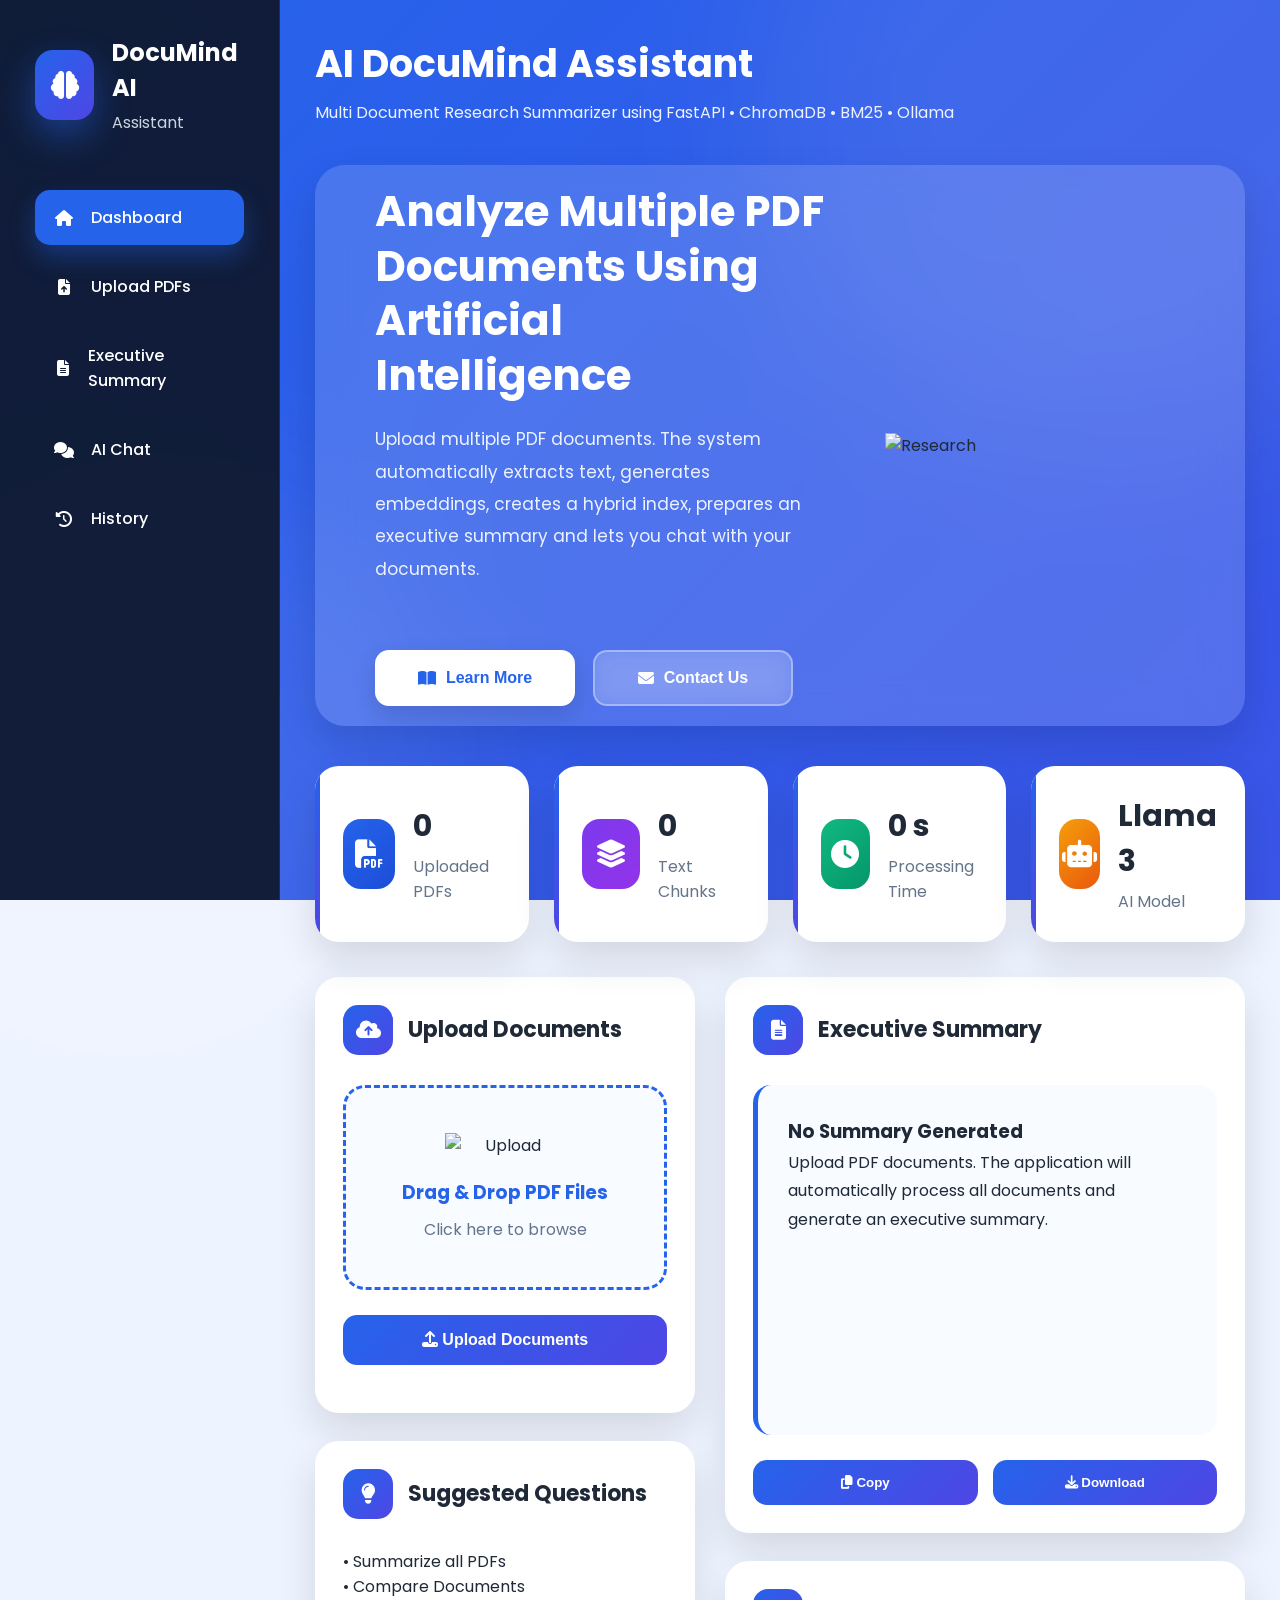
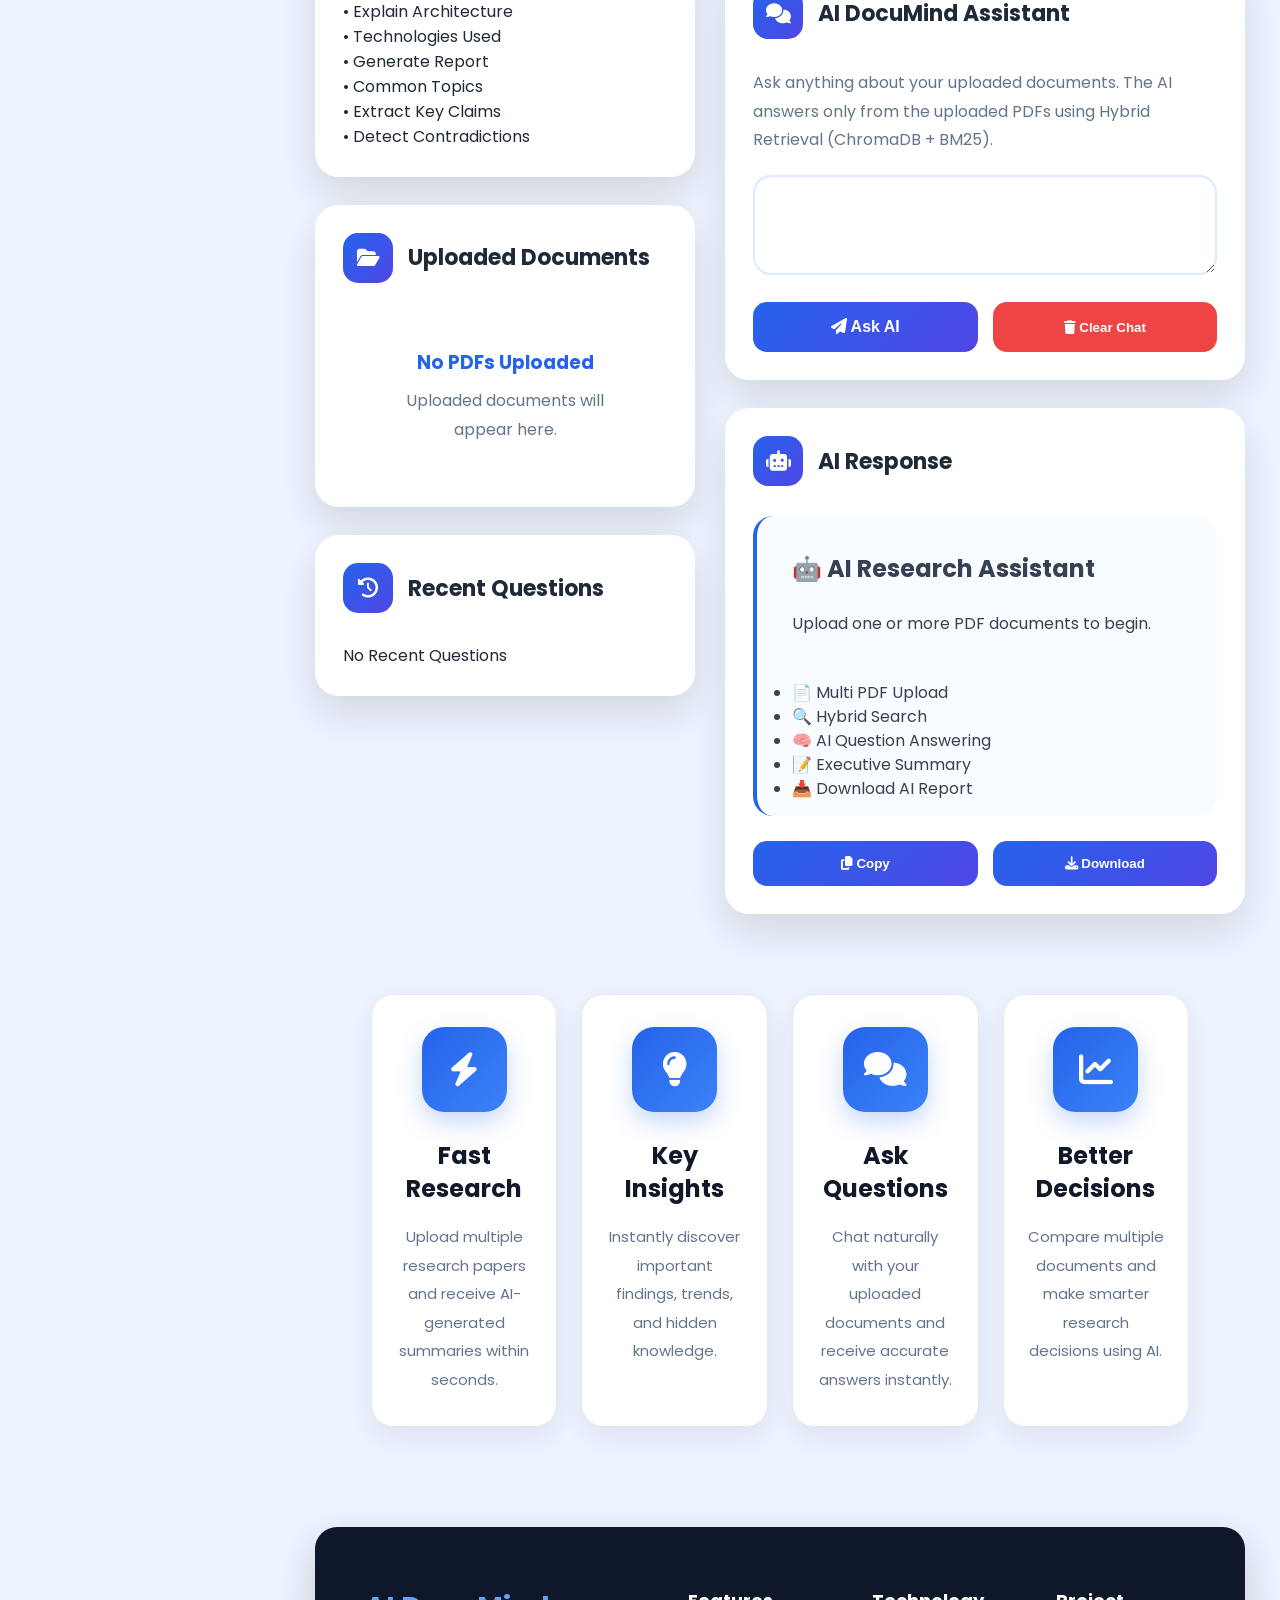
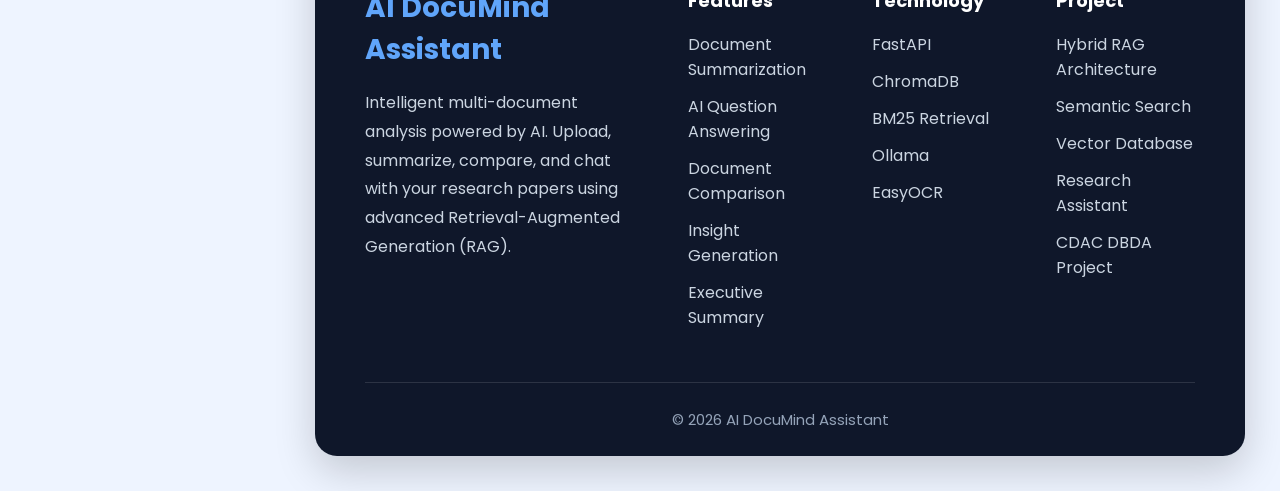
==== commit 41ed3819: "FINAL PUSH" ====
--- a/frontend/index.html
+++ b/frontend/index.html
@@ -81,13 +81,7 @@
 
         </a>
 
-        <a href="#sourcesSection">
-
-            <i class="fa-solid fa-book-open"></i>
-
-            Sources
-
-        </a>
+     
 
         <a href="#chatHistory">
             <i class="fa-solid fa-clock-rotate-left"></i>
@@ -330,78 +324,6 @@
     </div>
     
 
-    <div class="card" id="summary">
-
-        <div class="card-header">
-
-            <i class="fa-solid fa-file-lines"></i>
-
-            <h2>Executive Summary</h2>
-
-        </div>
-
-        <div id="summaryBox">
-
-            <div class="welcome-box">
-
-                <h3>
-
-                    No Summary Generated
-
-                </h3>
-
-                <p>
-
-                    Upload PDF documents.
-
-                    The application will automatically
-
-                    process all documents and generate
-
-                    an executive summary.
-
-                </p>
-
-            </div>
-
-        </div>
-
-    </div>
-
-    
-
-    <div class="card">
-
-        <div class="card-header">
-
-            <i class="fa-solid fa-folder-open"></i>
-
-            <h2>Uploaded Documents</h2>
-
-        </div>
-
-        <div id="uploadedFiles">
-
-            <div class="empty-state">
-
-                <h3>
-
-                    No PDFs Uploaded
-
-                </h3>
-
-                <p>
-
-                    Uploaded documents will appear here.
-
-                </p>
-
-            </div>
-
-        </div>
-
-    </div>
-
     <div class="card">
 
         <div class="card-header">
@@ -433,26 +355,148 @@
 
     </div>
 
+    
+
+    <div class="card">
+
+        <div class="card-header">
+
+            <i class="fa-solid fa-folder-open"></i>
+
+            <h2>Uploaded Documents</h2>
+
+        </div>
+
+        <div id="uploadedFiles">
+
+            <div class="empty-state">
+
+                <h3>
+
+                    No PDFs Uploaded
+
+                </h3>
+
+                <p>
+
+                    Uploaded documents will appear here.
+
+                </p>
+
+            </div>
+
+        </div>
+
+    </div>
+
+    
+    <div class="card">
+
+        <div class="card-header">
+
+            <i class="fa-solid fa-clock-rotate-left"></i>
+
+            <h2>Recent Questions</h2>
+
+        </div>
+
+        <div id="chatHistory">
+
+            <div class="empty-state">
+
+                <h3>
+
+                    No Questions Yet
+
+                </h3>
+
+                <p>
+
+                    Your recent AI conversations
+
+                    will appear here.
+
+                </p>
+
+            </div>
+
+        </div>
+
+    </div>
+
 </div>
 
 <div class="right-column">
+    <div class="card" id="summary">
+
+        <div class="card-header">
+
+            <i class="fa-solid fa-file-lines"></i>
+
+            <h2>Executive Summary</h2>
+
+        </div>
+
+        <div id="summaryBox">
+
+            <div class="welcome-box">
+
+                <h3>
+
+                    No Summary Generated
+
+                </h3>
+
+                <p>
+
+                    Upload PDF documents.
+
+                    The application will automatically
+
+                    process all documents and generate
+
+                    an executive summary.
+
+                </p>
+
+            </div>
+
+        </div>
+        <div class="answer-actions">
+
+            <button id="copyBtn">
+
+                <i class="fa-solid fa-copy"></i>
+
+                Copy
+
+            </button>
+
+            <button id="downloadBtn">
+
+                <i class="fa-solid fa-download"></i>
+
+                Download
+
+            </button>
+
+        </div>
+
+    </div>
 
     <div class="card" id="chat">
 
         <div class="card-header">
 
             <i class="fa-solid fa-comments"></i>
-
             <h2>AI DocuMind Assistant</h2>
 
         </div>
 
         <p class="description">
-
             Ask anything about your uploaded documents.
             The AI answers only from the uploaded PDFs using
             Hybrid Retrieval (ChromaDB + BM25).
-
         </p>
 
         <textarea
@@ -574,80 +618,11 @@
         </div>
 
     </div>
-
-    <div class="card" id="sourcesSection">
-
-        <div class="card-header">
-
-            <i class="fa-solid fa-book-open"></i>
-
-            <h2>Retrieved Sources</h2>
-
-        </div>
-
-        <div id="sources">
-
-            <div class="empty-state">
-
-                <img
-
-                    src="assets/1.png"
-
-                    alt="Sources">
-
-                <h3>
-
-                    No Sources Available
-
-                </h3>
-
-                <p>
-
-                    Retrieved document chunks
-
-                    will appear here after every answer.
-
-                </p>
-
-            </div>
-
-        </div>
-
-    </div>
-
-    <div class="card">
-
-        <div class="card-header">
-
-            <i class="fa-solid fa-clock-rotate-left"></i>
-
-            <h2>Recent Questions</h2>
-
-        </div>
-
-        <div id="chatHistory">
-
-            <div class="empty-state">
-
-                <h3>
-
-                    No Questions Yet
-
-                </h3>
-
-                <p>
-
-                    Your recent AI conversations
-
-                    will appear here.
-
-                </p>
-
-            </div>
-
-        </div>
-
-    </div>
+    
+
+   
+
+    
 
 </div>
 
--- a/frontend/style.css
+++ b/frontend/style.css
@@ -758,7 +758,7 @@
 
     gap:15px;
 
-    margin-bottom:22px;
+    margin-bottom:30px;
 
 }
 
@@ -1024,7 +1024,7 @@
 
 #summaryBox{
 
-    min-height:220px;
+    height:350px;
 
     padding:20px;
 
@@ -1047,7 +1047,7 @@
 
     width:100%;
 
-    min-height:180px;
+    min-height:100px;
 
     padding:20px;
 
@@ -1301,7 +1301,7 @@
     align-items:flex-start;
     text-align:left;
 
-    min-height:auto;
+    height:250px;
 
     padding:10px;
 }
@@ -1380,11 +1380,12 @@
 
 }
 
-/* ==========================================================
-   SOURCES
-========================================================== */
-
-#sources{
+
+/* ==========================================================
+   UPLOADED FILES
+========================================================== */
+
+#uploadedFiles{
 
     display:flex;
 
@@ -1392,214 +1393,140 @@
 
     gap:15px;
 
-    max-height:500px;
+    max-height:320px;
 
     overflow-y:auto;
 
 }
 
-.source-card{
-
-    padding:16px;
+.file-card{
+
+    display:flex;
+
+    align-items:center;
+
+    justify-content:space-between;
+
+    padding:15px 18px;
 
     background:#f8fbff;
 
-    border-left:5px solid var(--primary);
-
-    border-radius:18px;
+    border-radius:15px;
+
+    border-left:5px solid var(--success);
+
+}
+
+.file-card h4{
+
+    font-size:15px;
+
+    color:#111827;
+
+}
+
+.file-card span{
+
+    color:var(--text-light);
+
+    font-size:14px;
+
+}
+
+/* ==========================================================
+   RECENT QUESTIONS
+========================================================== */
+
+#chatHistory{
+
+    display:flex;
+
+    flex-direction:column;
+
+    gap:12px;
+
+    max-height:300px;
+
+    overflow-y:auto;
+
+}
+
+.history-item{
+
+    padding:15px;
+
+    border-radius:15px;
+
+    background:#f8fbff;
+
+    cursor:pointer;
 
     transition:.35s;
 
-}
-
-.source-card:hover{
-
-    transform:translateY(-4px);
-
-    box-shadow:0 10px 25px rgba(0,0,0,.12);
-
-}
-
-.source-card h4{
+    border-left:4px solid var(--secondary);
+
+}
+
+.history-item:hover{
+
+    background:#eef4ff;
+
+}
+
+.history-item h4{
 
     color:var(--primary);
 
+    margin-bottom:6px;
+
+    font-size:15px;
+
+}
+
+.history-item p{
+
+    color:var(--text-light);
+
+    font-size:14px;
+
+}
+
+/* ==========================================================
+   EMPTY STATE
+========================================================== */
+
+.empty-state{
+
+    text-align:center;
+
+    padding:35px;
+
+}
+
+.empty-state img{
+
+    width:140px;
+
+    margin-bottom:20px;
+
+}
+
+.empty-state h3{
+
+    color:var(--primary);
+
     margin-bottom:10px;
 
 }
-.source-card hr{
-    margin:10px 0;
-}
-
-.source-card p{
-
-    color:#475569;
-    margin:6px 0;
+
+.empty-state p{
+
+    color:var(--text-light);
 
     line-height:1.8;
 
-    white-space:pre-wrap;
-
-}
-.source-preview{
-
-    margin-top:8px;
-
-    white-space:pre-wrap;
-
-    line-height:1.6;
-
-    word-break:break-word;
-
-}
-/* ==========================================================
-   UPLOADED FILES
-========================================================== */
-
-#uploadedFiles{
-
-    display:flex;
-
-    flex-direction:column;
-
-    gap:15px;
-
-    max-height:320px;
-
-    overflow-y:auto;
-
-}
-
-.file-card{
-
-    display:flex;
-
-    align-items:center;
-
-    justify-content:space-between;
-
-    padding:15px 18px;
-
-    background:#f8fbff;
-
-    border-radius:15px;
-
-    border-left:5px solid var(--success);
-
-}
-
-.file-card h4{
-
-    font-size:15px;
-
-    color:#111827;
-
-}
-
-.file-card span{
-
-    color:var(--text-light);
-
-    font-size:14px;
-
-}
-
-/* ==========================================================
-   RECENT QUESTIONS
-========================================================== */
-
-#chatHistory{
-
-    display:flex;
-
-    flex-direction:column;
-
-    gap:12px;
-
-    max-height:300px;
-
-    overflow-y:auto;
-
-}
-
-.history-item{
-
-    padding:15px;
-
-    border-radius:15px;
-
-    background:#f8fbff;
-
-    cursor:pointer;
-
-    transition:.35s;
-
-    border-left:4px solid var(--secondary);
-
-}
-
-.history-item:hover{
-
-    background:#eef4ff;
-
-}
-
-.history-item h4{
-
-    color:var(--primary);
-
-    margin-bottom:6px;
-
-    font-size:15px;
-
-}
-
-.history-item p{
-
-    color:var(--text-light);
-
-    font-size:14px;
-
-}
-
-/* ==========================================================
-   EMPTY STATE
-========================================================== */
-
-.empty-state{
-
-    text-align:center;
-
-    padding:35px;
-
-}
-
-.empty-state img{
-
-    width:140px;
-
-    margin-bottom:20px;
-
-}
-
-.empty-state h3{
-
-    color:var(--primary);
-
-    margin-bottom:10px;
-
-}
-
-.empty-state p{
-
-    color:var(--text-light);
-
-    line-height:1.8;
-
-}
-/*=========================================
-SECTION
-=========================================*/
+}
+
 
 /*=========================================
 FEATURE WRAPPER
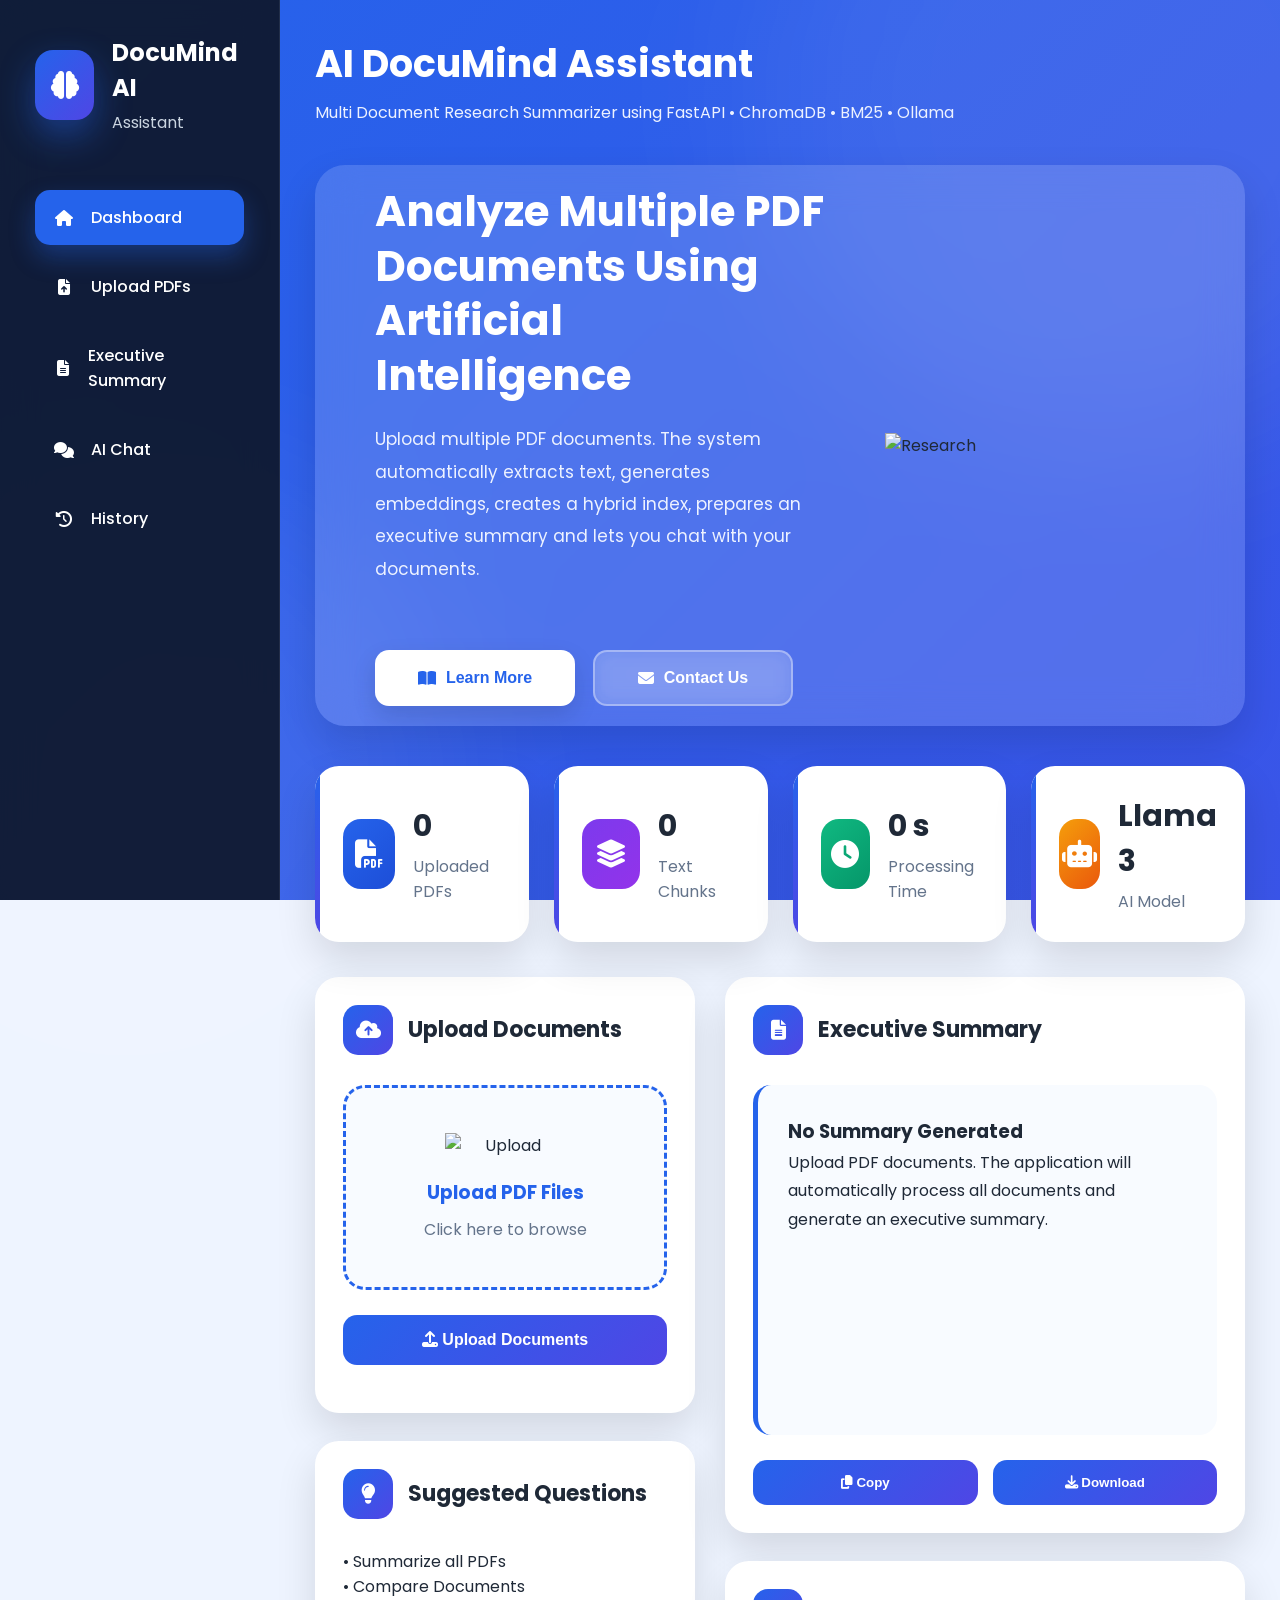
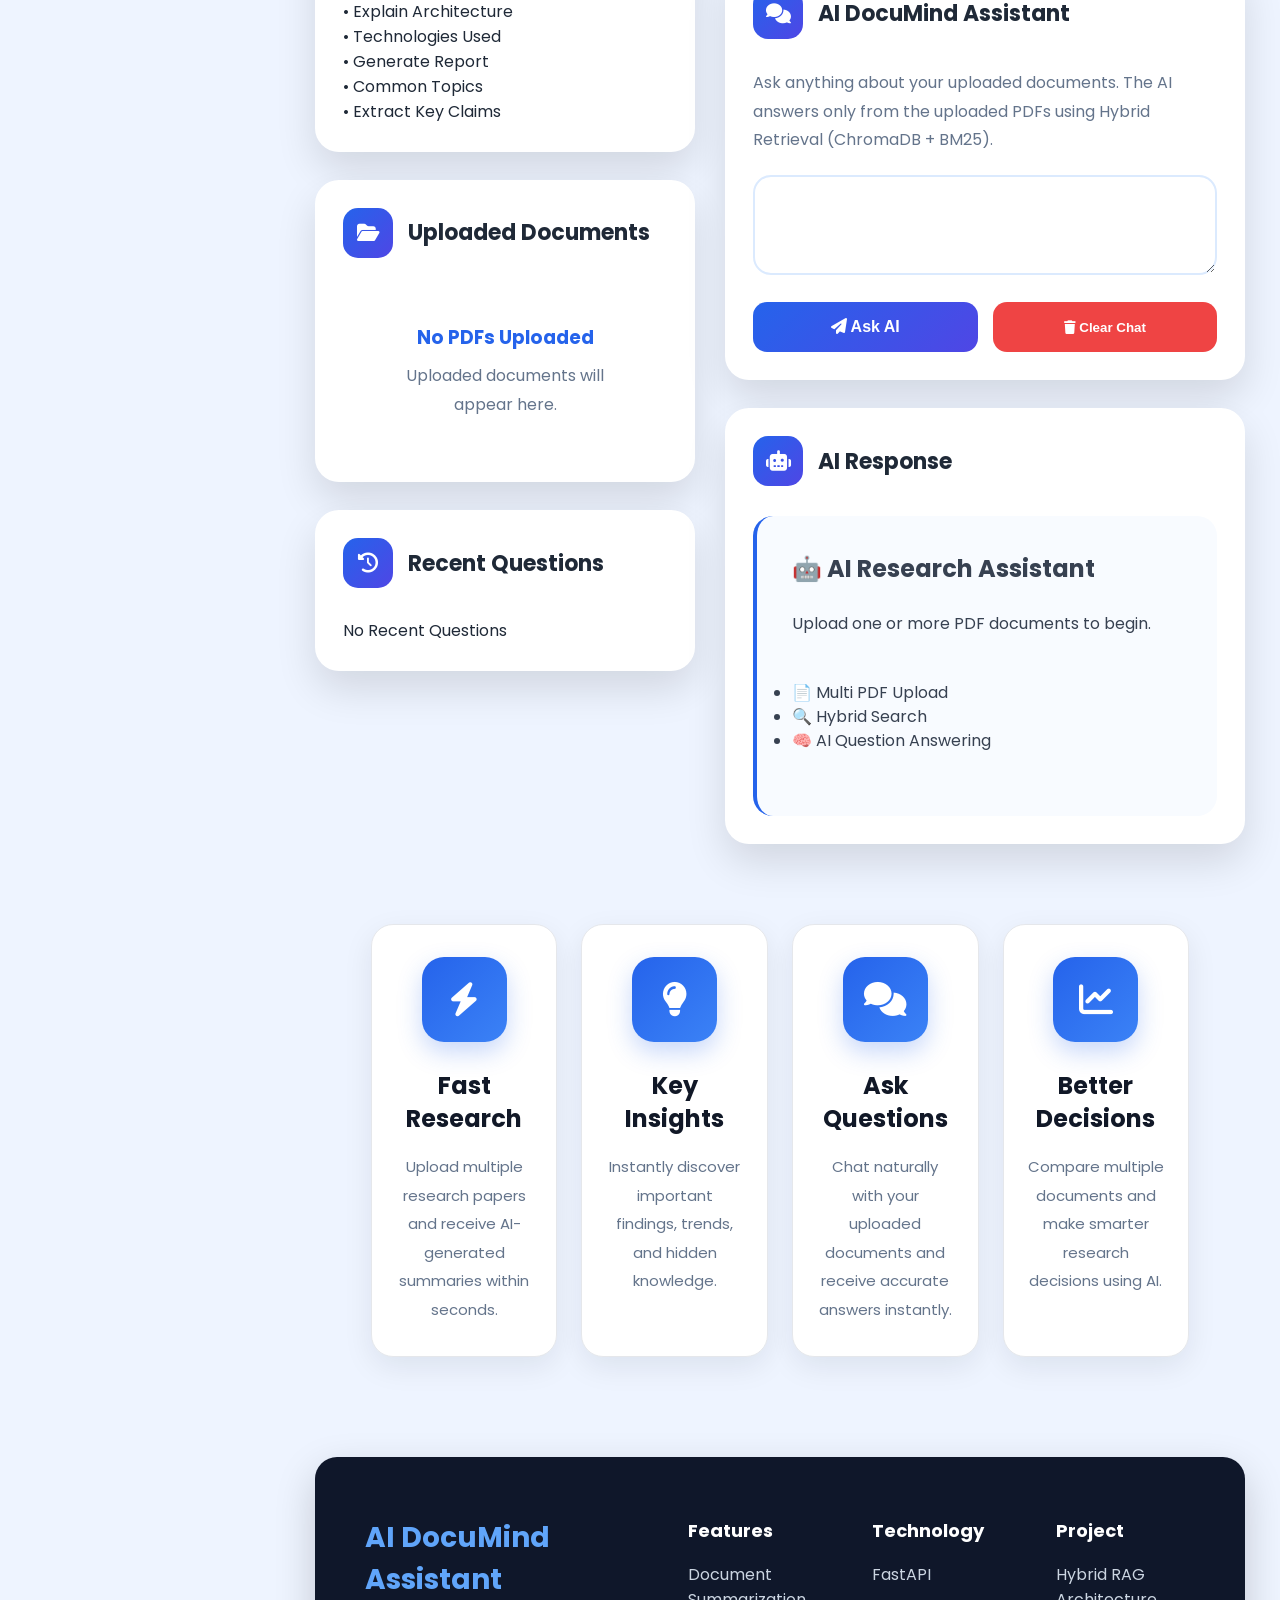
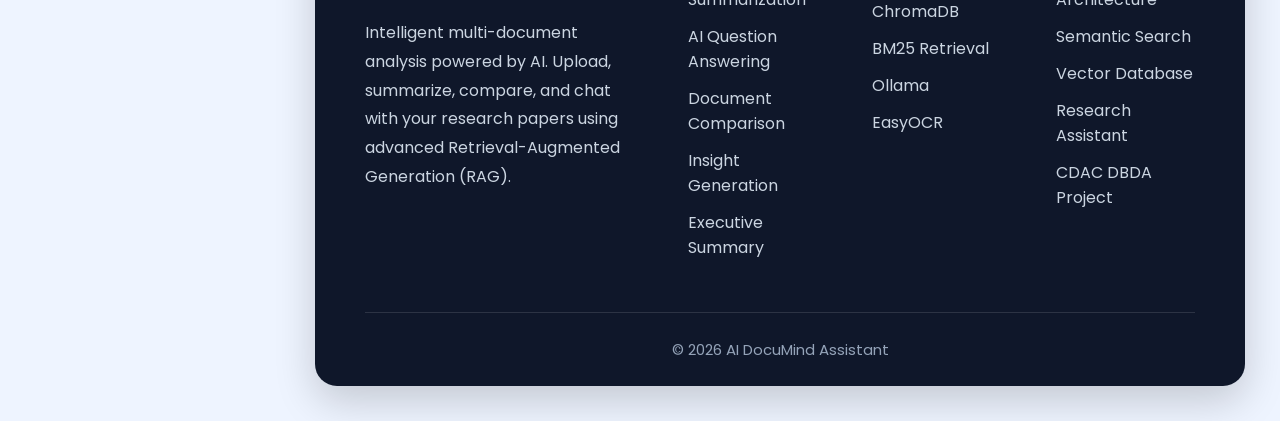
==== commit 65b019c2: "Update project" ====
--- a/frontend/index.html
+++ b/frontend/index.html
@@ -289,7 +289,7 @@
 
             <h3>
 
-                Drag & Drop PDF Files
+                Upload PDF Files
 
             </h3>
 
@@ -349,7 +349,7 @@
             <span>&#8226; Common Topics<br></span>
             
             <span>&#8226; Extract Key Claims<br></span>
-            <span>&#8226; Detect Contradictions<br></span>
+          
 
         </div>
 
@@ -597,25 +597,7 @@
 
         </div>
 
-        <div class="answer-actions">
-
-            <button id="copyBtn">
-
-                <i class="fa-solid fa-copy"></i>
-
-                Copy
-
-            </button>
-
-            <button id="downloadBtn">
-
-                <i class="fa-solid fa-download"></i>
-
-                Download
-
-            </button>
-
-        </div>
+      
 
     </div>
     
--- a/frontend/style.css
+++ b/frontend/style.css
@@ -3456,4 +3456,24 @@
 
     font-size:15px;
 
+}
+.selected-file{
+    display:flex;
+    justify-content:space-between;
+    align-items:center;
+    padding:8px 12px;
+    margin-bottom:8px;
+    border:1px solid #ddd;
+    border-radius:8px;
+}
+
+.remove-file{
+    border:none;
+    background:none;
+    cursor:pointer;
+    font-size:16px;
+}
+
+.remove-file:hover{
+    color:red;
 }
